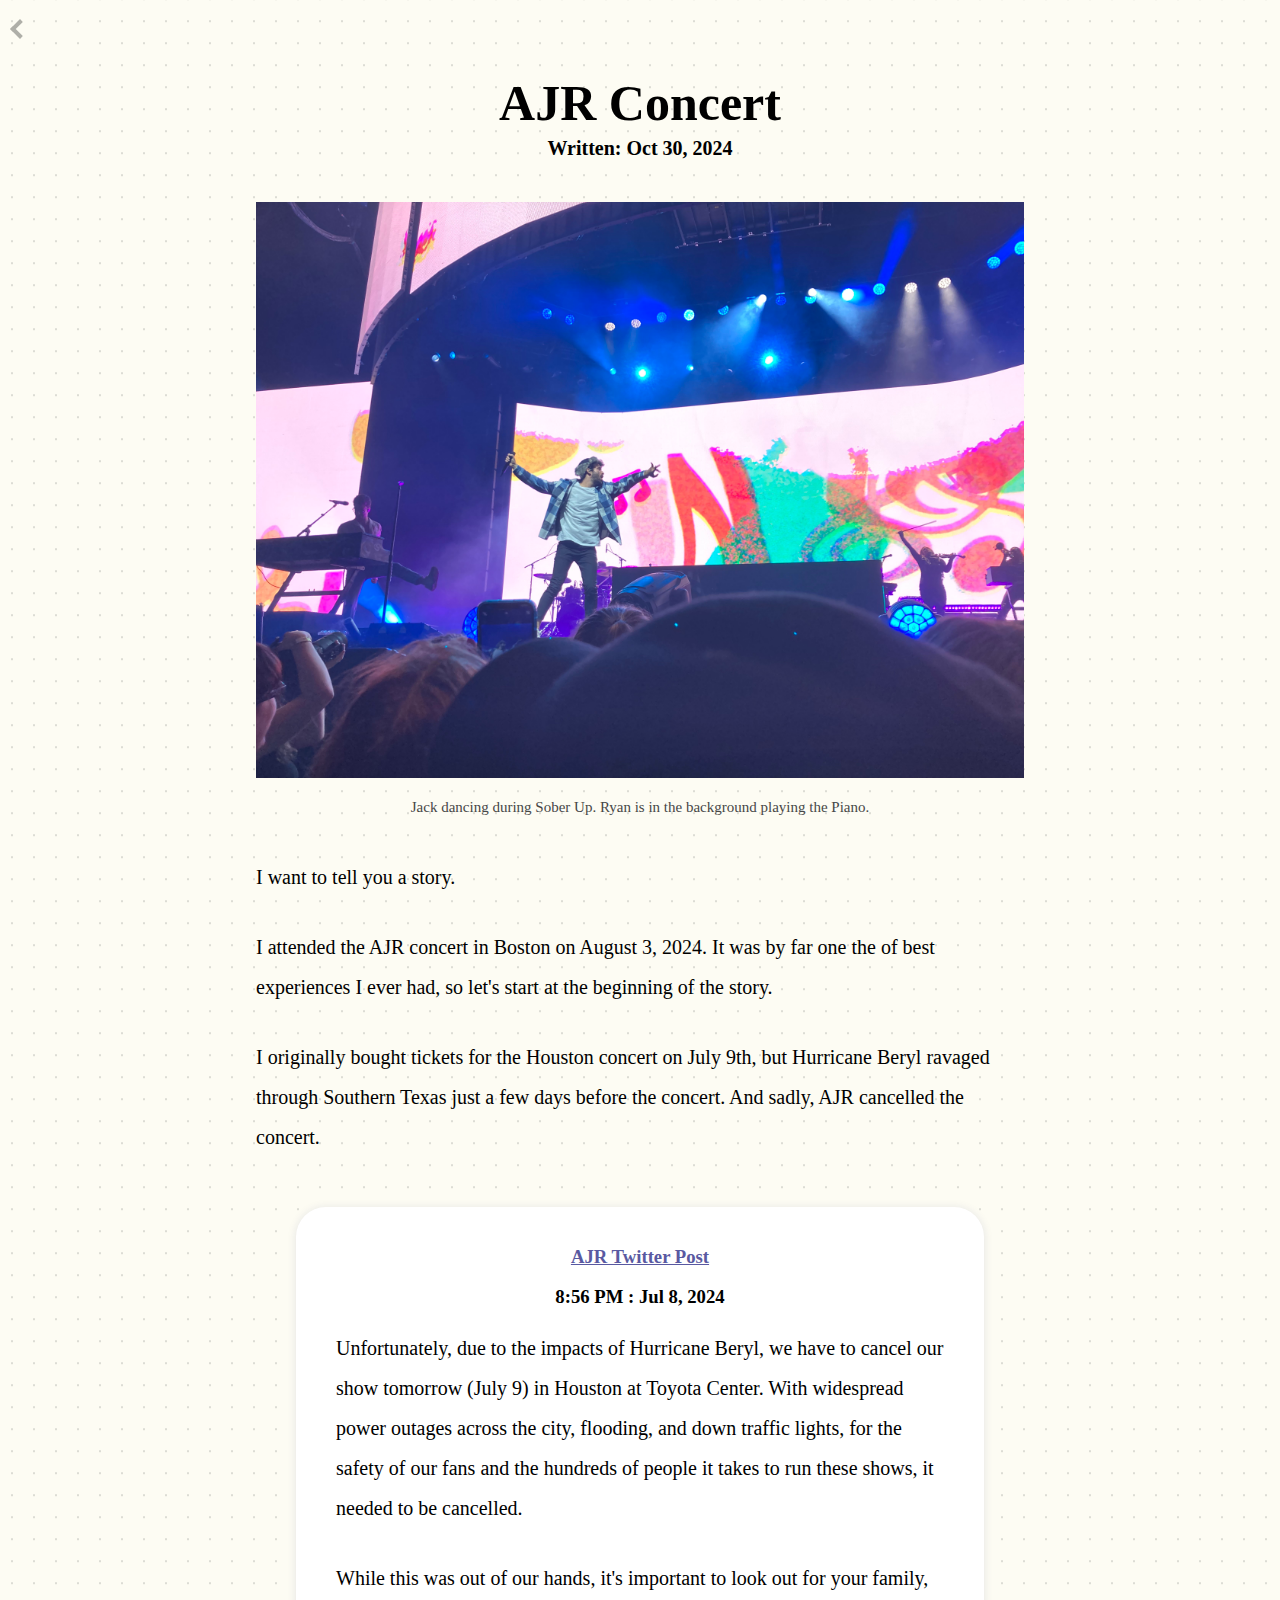
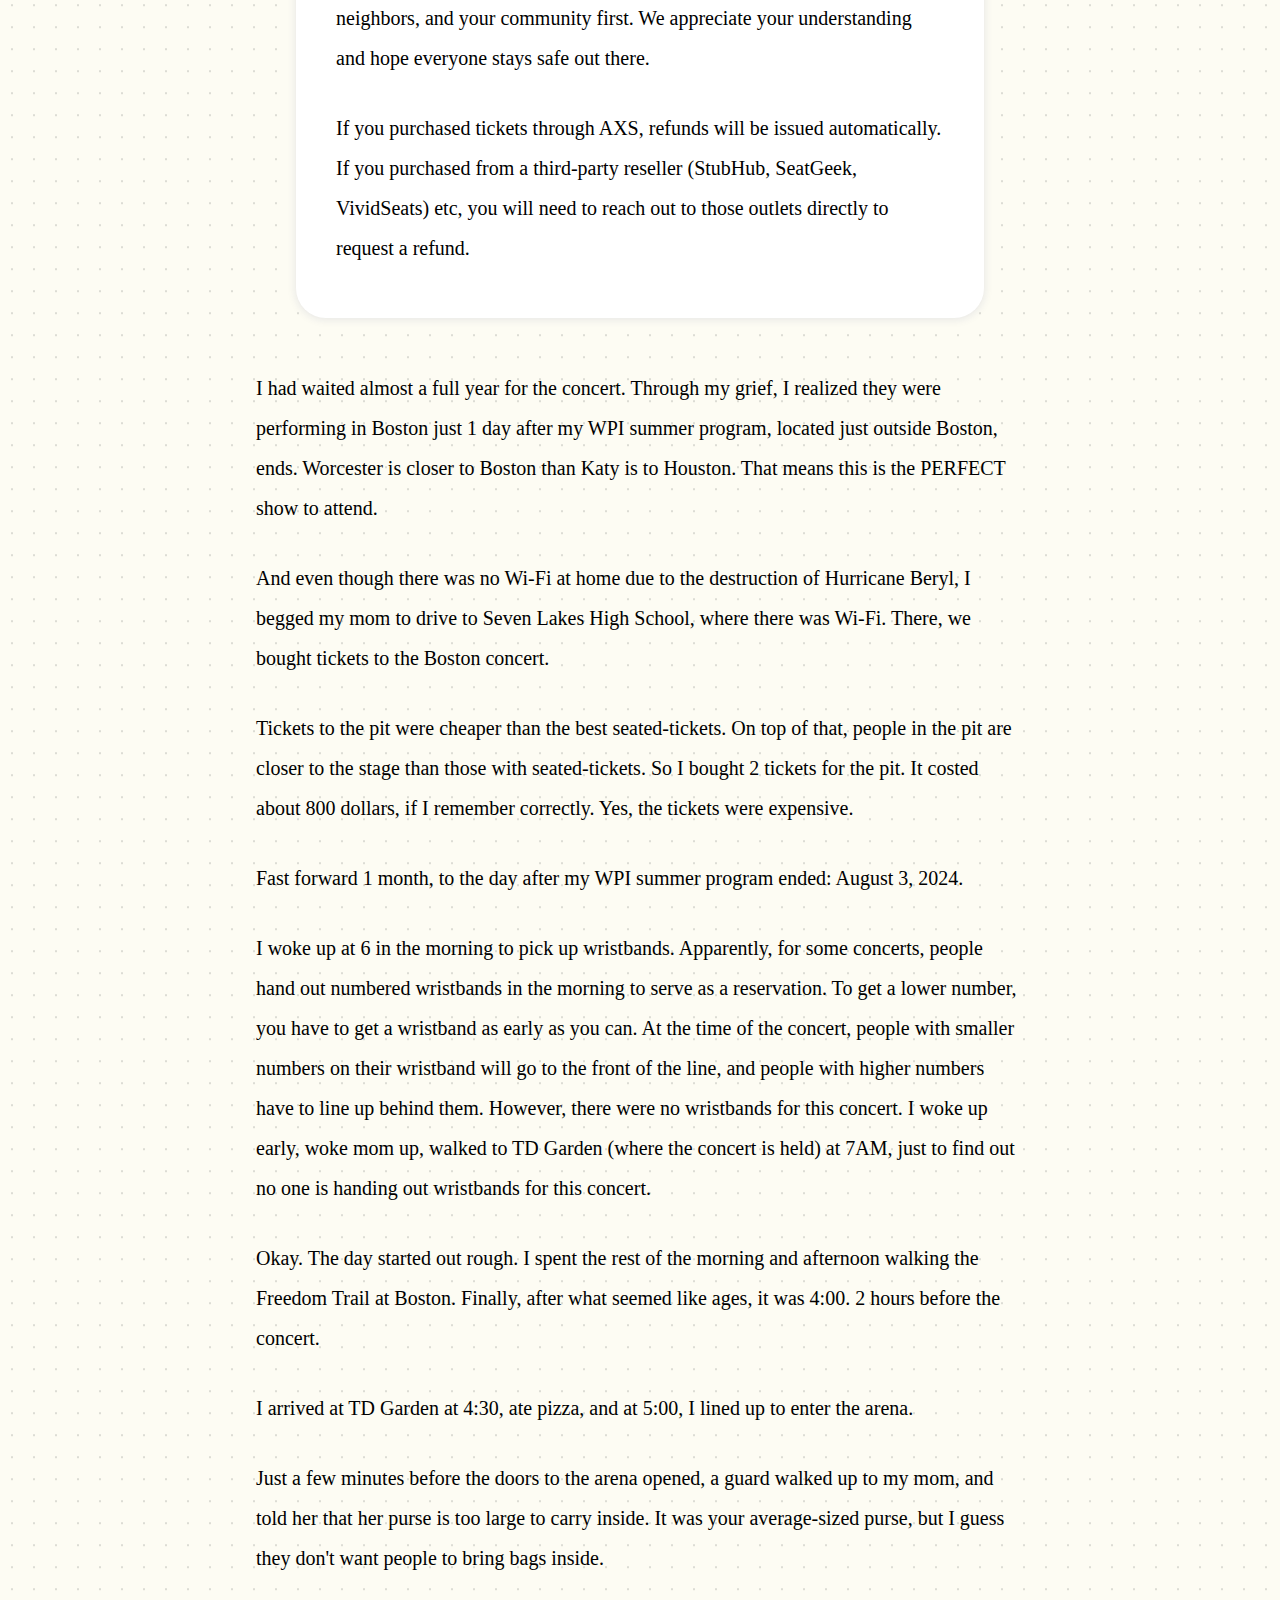
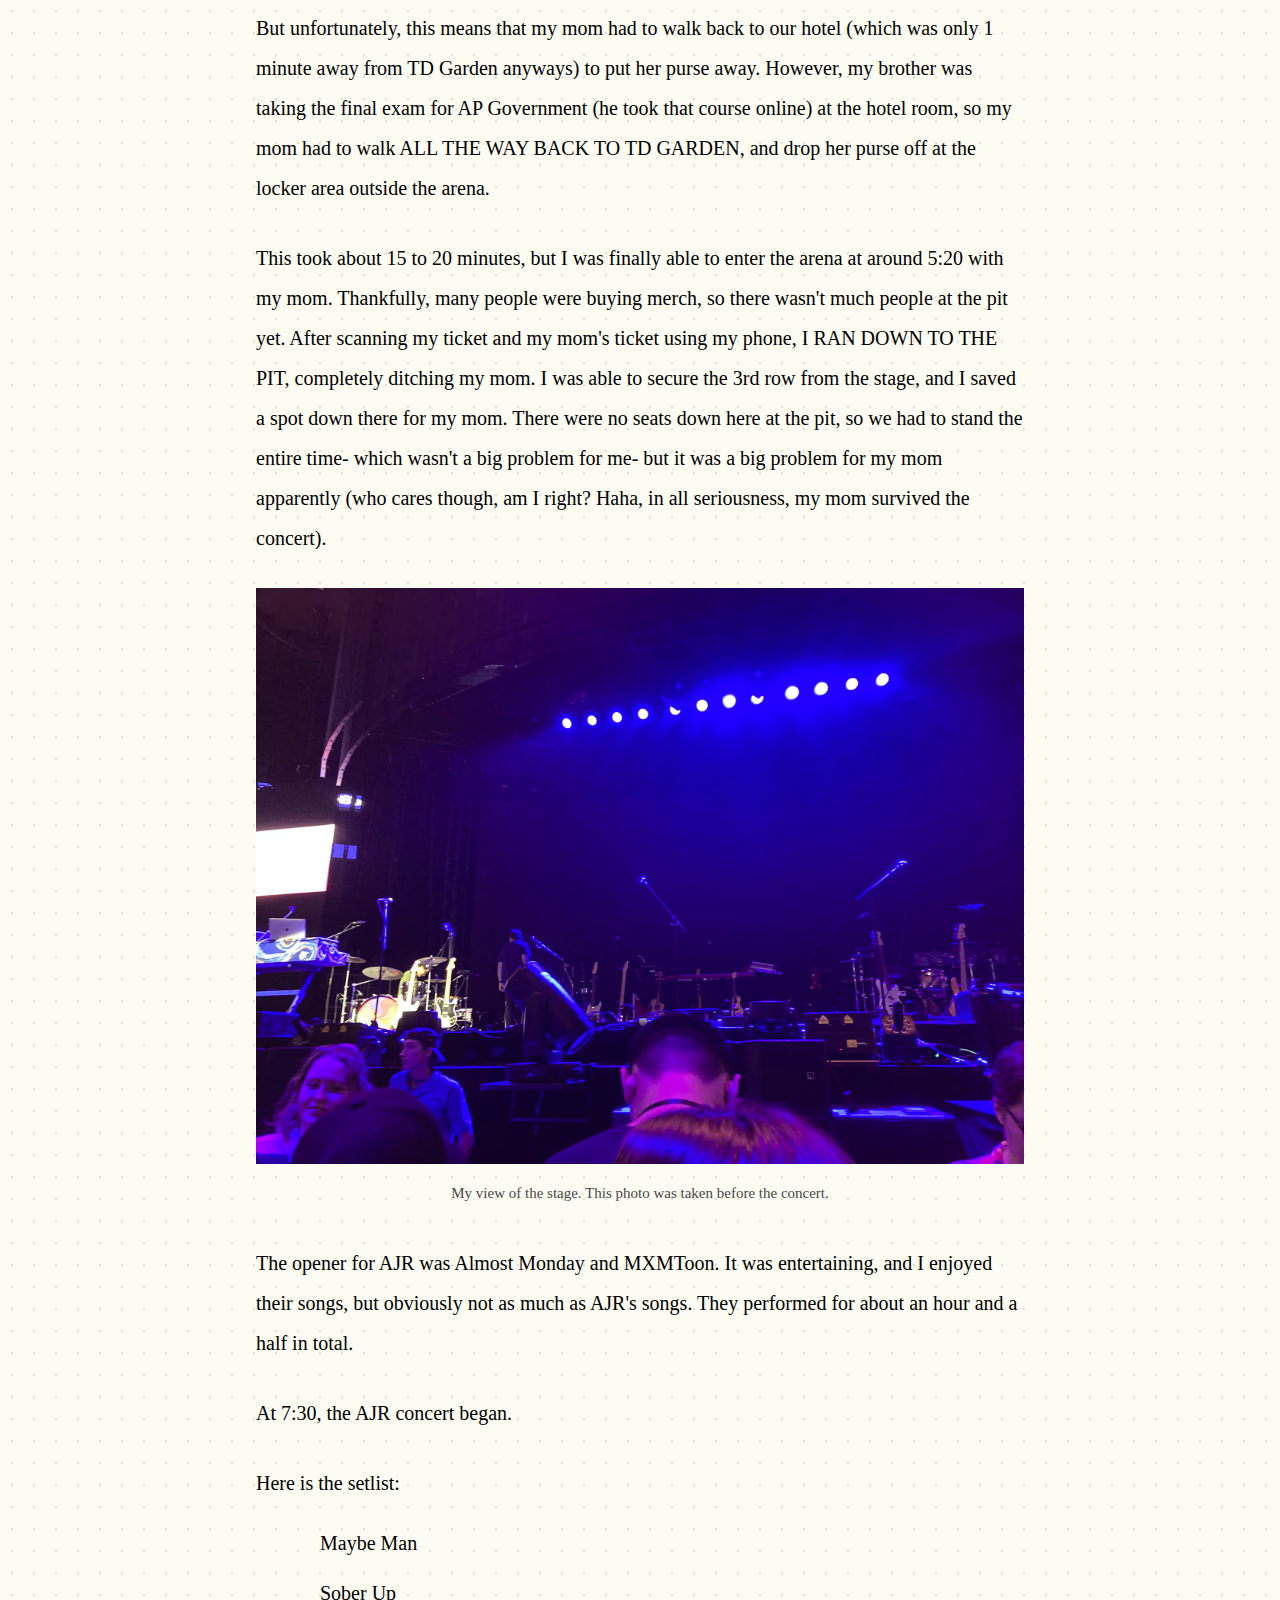
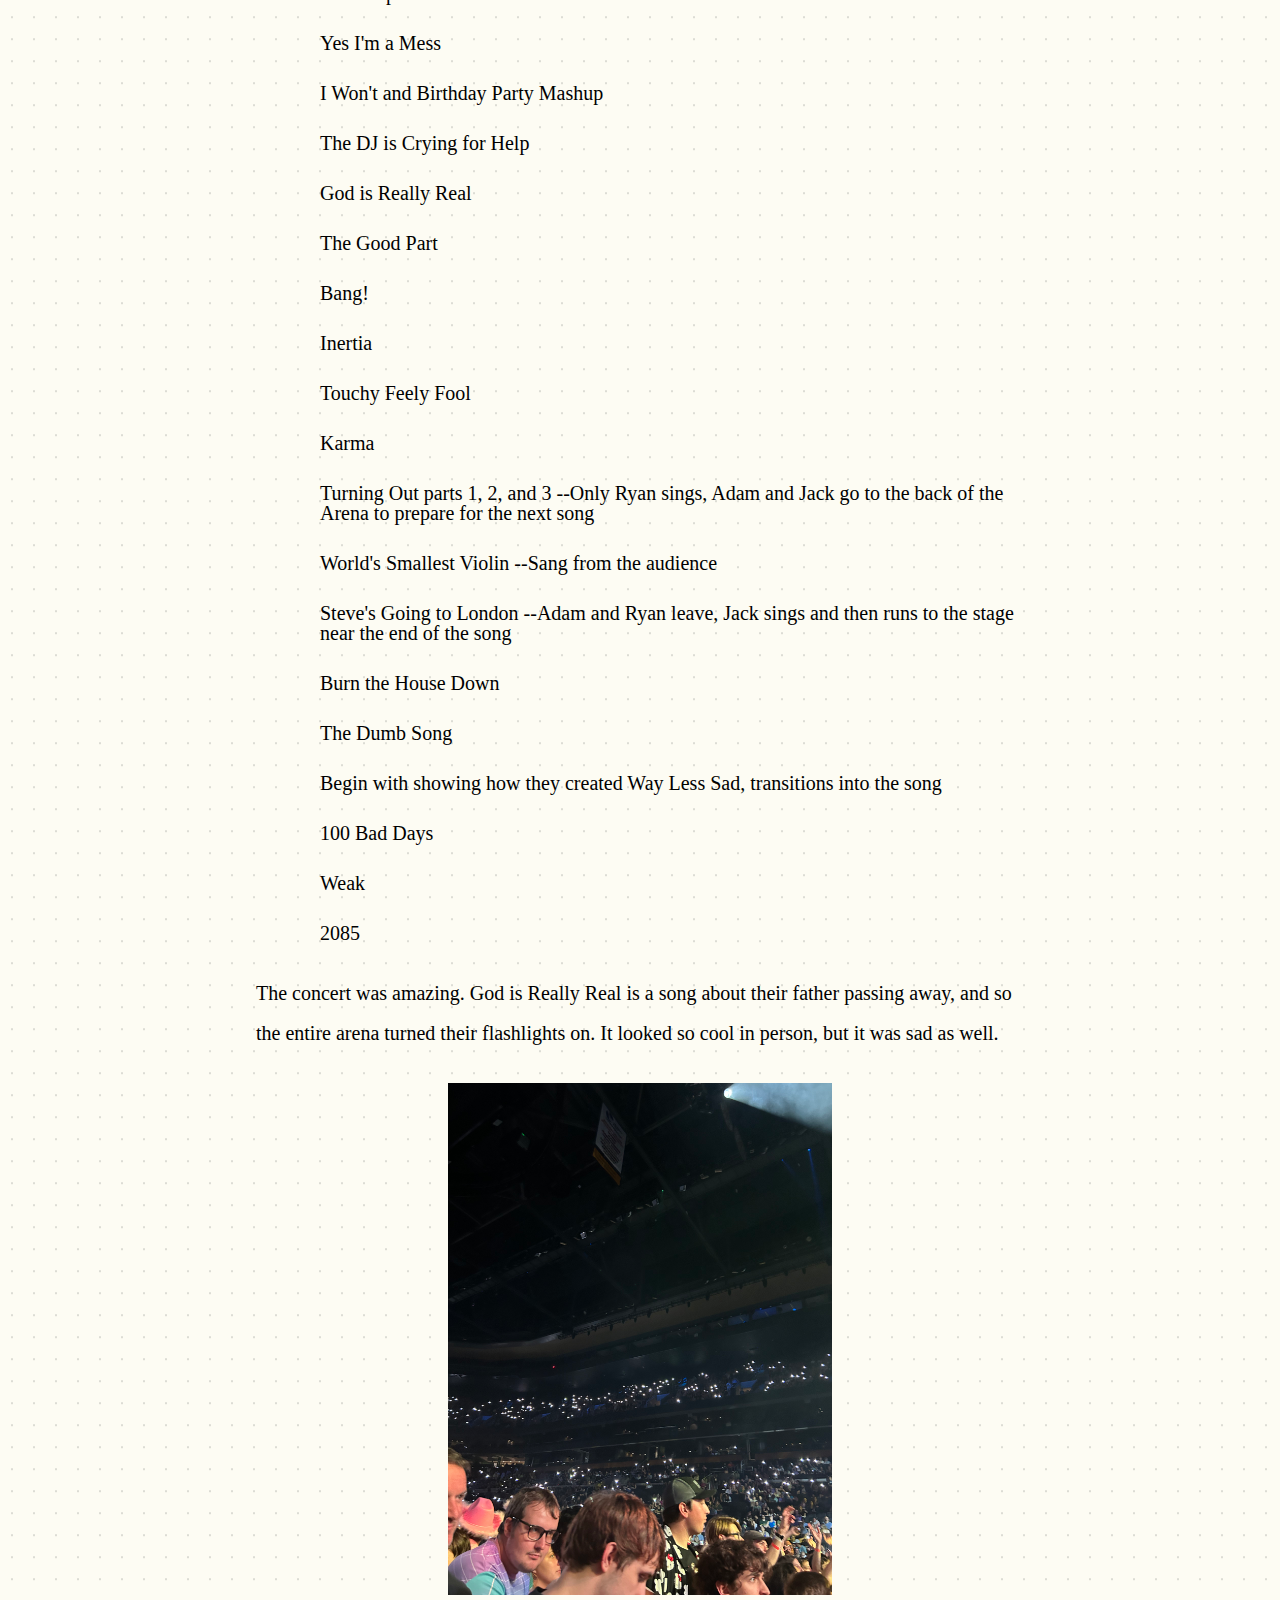
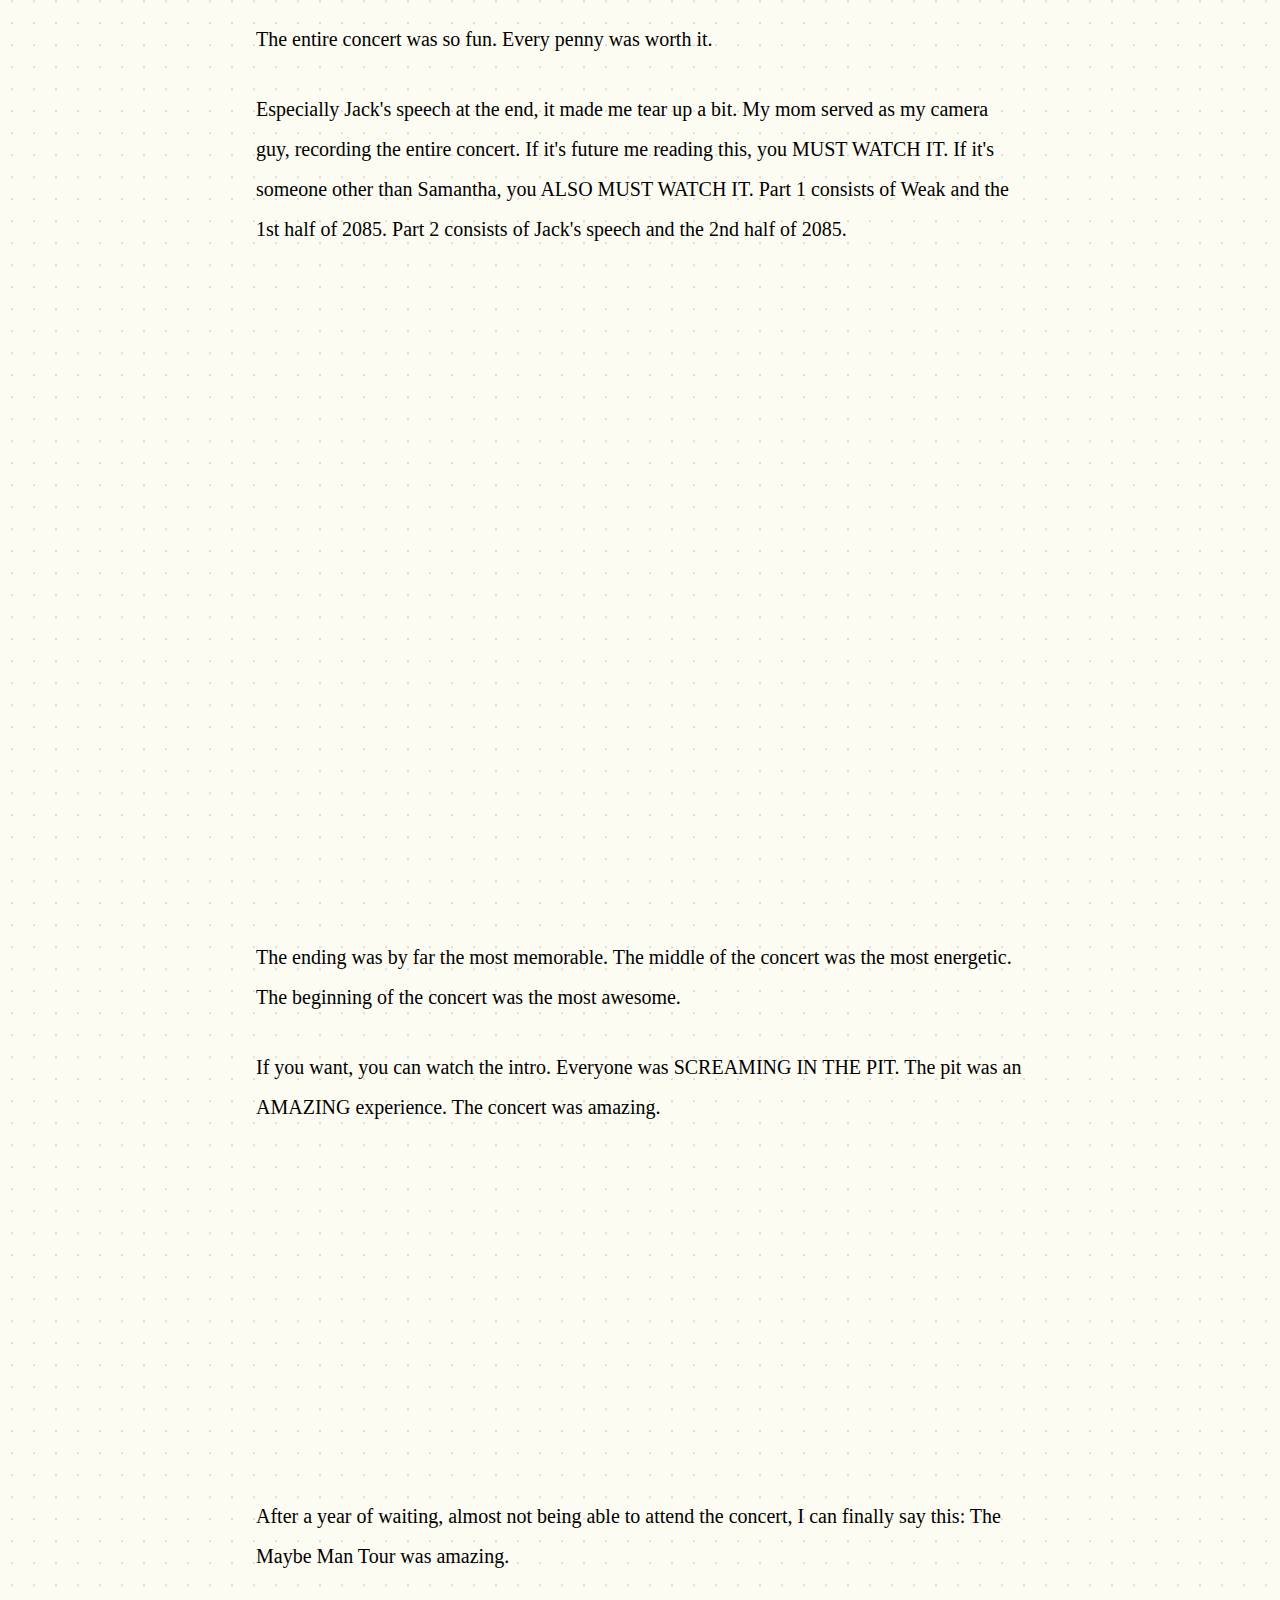
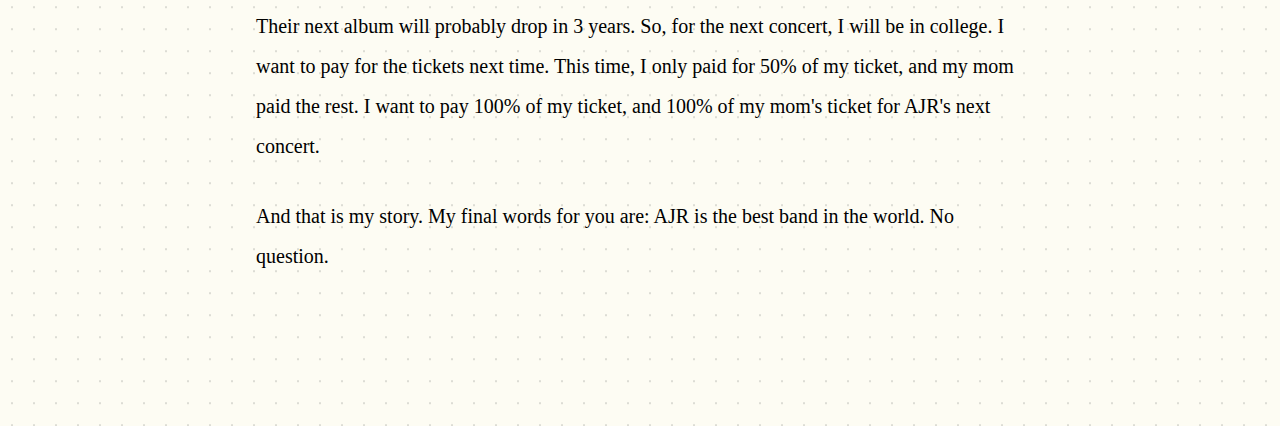
==== AJRConcert.html @ ba8eeed6 "push" ====
<!DOCTYPE html>
<html lang="en">
<head>
    <meta charset="UTF-8">
    <meta name="viewport" content="width=device-width, initial-scale=1.0">
    <title>AJR Concert</title>
    <link rel="stylesheet" href="style.css">
</head>
<body>
    
    <div class="title">
        <a href="main.html" class="backArrow"></a>
        <h1 class="articleTitle">AJR Concert</h1>
        <h3 class="articleDate">Written: Oct 30, 2024</h3>
    </div>
    <div class="content">
        <img src="/assets/AJR Concert.jpeg">
        <p class="caption">Jack dancing during Sober Up. Ryan is in the background playing the Piano.</p>

        <p>I want to tell you a story.</p>
        <p>I attended the AJR concert in Boston on August 3, 2024. It was by far one the of best experiences I ever had, so let's start at the beginning of the story.</p>
        <p>I originally bought tickets for the Houston concert on July 9th, but Hurricane Beryl ravaged through Southern Texas just a few days before the concert. And sadly, AJR cancelled the concert.</p>
        <blockquote>
            <h3><a class="formatA" href="https://x.com/AJRBrothers/status/1810493171803328972">AJR Twitter Post</a> </h3>
            <h3>8:56 PM : Jul 8, 2024</h3>
            <p>Unfortunately, due to the impacts of Hurricane Beryl, we have to cancel our show tomorrow (July 9) in Houston at Toyota Center. With widespread power outages across the city, flooding, and down traffic lights, for the safety of our fans and the hundreds of people it takes to run these shows, it needed to be cancelled.</p>

            <p>While this was out of our hands, it's important to look out for your family, neighbors, and your community first. We appreciate your understanding and hope everyone stays safe out there.</p>
            
            <p>If you purchased tickets through AXS, refunds will be issued automatically. If you purchased from a third-party reseller (StubHub, SeatGeek, VividSeats) etc, you will need to reach out to those outlets directly to request a refund.</p>
        </blockquote>
        <p>I had waited almost a full year for the concert. Through my grief, I realized they were performing in Boston just 1 day after my WPI summer program, located just outside Boston, ends. Worcester is closer to Boston than Katy is to Houston. That means this is the PERFECT show to attend.</p>
        <p>And even though there was no Wi-Fi at home due to the destruction of Hurricane Beryl, I begged my mom to drive to Seven Lakes High School, where there was Wi-Fi. There, we bought tickets to the Boston concert.</p>
        <p>Tickets to the pit were cheaper than the best seated-tickets. On top of that, people in the pit are closer to the stage than those with seated-tickets. So I bought 2 tickets for the pit. It costed about 800 dollars, if I remember correctly. Yes, the tickets were expensive.</p>
        <p>Fast forward 1 month, to the day after my WPI summer program ended: August 3, 2024.</p>
        <p>I woke up at 6 in the morning to pick up wristbands. Apparently, for some concerts, people hand out numbered wristbands in the morning to serve as a reservation. To get a lower number, you have to get a wristband as early as you can. At the time of the concert, people with smaller numbers on their wristband will go to the front of the line, and people with higher numbers have to line up behind them. However, there were no wristbands for this concert. I woke up early, woke mom up, walked to TD Garden (where the concert is held) at 7AM, just to find out no one is handing out wristbands for this concert.</p>
        <p>Okay. The day started out rough. I spent the rest of the morning and afternoon walking the Freedom Trail at Boston. Finally, after what seemed like ages, it was 4:00. 2 hours before the concert.</p>
        <p>I arrived at TD Garden at 4:30, ate pizza, and at 5:00, I lined up to enter the arena.</p>
        <p>Just a few minutes before the doors to the arena opened, a guard walked up to my mom, and told her that her purse is too large to carry inside. It was your average-sized purse, but I guess they don't want people to bring bags inside.</p>
        <p> But unfortunately, this means that my mom had to walk back to our hotel (which was only 1 minute away from TD Garden anyways) to put her purse away. However, my brother was taking the final exam for AP Government (he took that course online) at the hotel room, so my mom had to walk ALL THE WAY BACK TO TD GARDEN, and drop her purse off at the locker area outside the arena.</p>
        <p>This took about 15 to 20 minutes, but I was finally able to enter the arena at around 5:20 with my mom. Thankfully, many people were buying merch, so there wasn't much people at the pit yet. After scanning my ticket and my mom's ticket using my phone, I RAN DOWN TO THE PIT, completely ditching my mom. I was able to secure the 3rd row from the stage, and I saved a spot down there for my mom. There were no seats down here at the pit, so we had to stand the entire time- which wasn't a big problem for me- but it was a big problem for my mom apparently (who cares though, am I right? Haha, in all seriousness, my mom survived the concert).</p>
        <img src="assets/view of stage.jpeg">
        <p class="caption">My view of the stage. This photo was taken before the concert.</p>
        <p>The opener for AJR was Almost Monday and MXMToon. It was entertaining, and I enjoyed their songs, but obviously not as much as AJR's songs. They performed for about an hour and a half in total.</p>
        <p>At 7:30, the AJR concert began.</p>
        <p>Here is the setlist:</p>
        <div class="setList">
            <p>Maybe Man</p>
            <p>Sober Up</p>
            <p>Yes I'm a Mess</p>
            <p>I Won't and Birthday Party Mashup</p>
            <p>The DJ is Crying for Help</p>
            <p>God is Really Real</p>
            <p>The Good Part</p>
            <p>Bang!</p>
            <p>Inertia</p>
            <p>Touchy Feely Fool</p>
            <p>Karma</p>
            <p>Turning Out parts 1, 2, and 3 --Only Ryan sings, Adam and Jack go to the back of the Arena to prepare for the next song</p>
            <p>World's Smallest Violin --Sang from the audience</p>
            <p>Steve's Going to London --Adam and Ryan leave, Jack sings and then runs to the stage near the end of the song</p>
            <p>Burn the House Down</p>
            <p>The Dumb Song</p>
            <p>Begin with showing how they created Way Less Sad, transitions into the song</p>
            <p>100 Bad Days</p>
            <p>Weak</p>
            <p>2085</p>
        </div>
        <p>The concert was amazing. God is Really Real is a song about their father passing away, and so the entire arena turned their flashlights on. It looked so cool in person, but it was sad as well.</p>
        <img class="verticalImage" src="/assets/during GIRR.jpeg">
        <p>The entire concert was so fun. Every penny was worth it.</p>
        <p>Especially Jack's speech at the end, it made me tear up a bit. My mom served as my camera guy, recording the entire concert. If it's future me reading this, you MUST WATCH IT. If it's someone other than Samantha, you ALSO MUST WATCH IT. Part 1 consists of Weak and the 1st half of 2085. Part 2 consists of Jack's speech and the 2nd half of 2085.</p>
        <iframe width="560" height="315" src="https://www.youtube.com/embed/87r-FqhFwrQ?si=fCu51-R0GJkiys1V" title="YouTube video player" frameborder="0" allow="accelerometer; autoplay; clipboard-write; encrypted-media; gyroscope; picture-in-picture; web-share" referrerpolicy="strict-origin-when-cross-origin" allowfullscreen></iframe>
        <iframe width="560" height="315" src="https://www.youtube.com/embed/zZiLwSbW13Q?si=7ZpBk5TbhCr7kvht" title="YouTube video player" frameborder="0" allow="accelerometer; autoplay; clipboard-write; encrypted-media; gyroscope; picture-in-picture; web-share" referrerpolicy="strict-origin-when-cross-origin" allowfullscreen></iframe>
        <p>The ending was by far the most memorable. The middle of the concert was the most energetic. The beginning of the concert was the most awesome.</p>
        <p>If you want, you can watch the intro. Everyone was SCREAMING IN THE PIT. The pit was an AMAZING experience. The concert was amazing.</p>
        <iframe width="560" height="315" src="https://www.youtube.com/embed/Dul51tBZunM?si=IKNnzQttHbh1kmV4" title="YouTube video player" frameborder="0" allow="accelerometer; autoplay; clipboard-write; encrypted-media; gyroscope; picture-in-picture; web-share" referrerpolicy="strict-origin-when-cross-origin" allowfullscreen></iframe>
        <p>After a year of waiting, almost not being able to attend the concert, I can finally say this: The Maybe Man Tour was amazing.</p>
        <p>Their next album will probably drop in 3 years. So, for the next concert, I will be in college. I want to pay for the tickets next time. This time, I only paid for 50% of my ticket, and my mom paid the rest. I want to pay 100% of my ticket, and 100% of my mom's ticket for AJR's next concert.</p>
        <p>And that is my story. My final words for you are: AJR is the best band in the world. No question.</p>
    </div>
</body>
</html>
---- style.css ----
:root{
    --numOfCards:4;
}

html{
    overflow-x:hidden;
}
body{
    margin: 0;
    padding-top: 22px;
    padding-bottom: 120px;
    background-color: #FAF9F6;
    overflow-x:hidden;

    --dot-bg: #fdfcf3;
    --dot-color: #dcdcd4;
    --dot-size: 1.5px;
    --dot-space: 22px;
	background:
		linear-gradient(90deg, var(--dot-bg) calc(var(--dot-space) - var(--dot-size)), transparent 1%) center / var(--dot-space) var(--dot-space),
		linear-gradient(var(--dot-bg) calc(var(--dot-space) - var(--dot-size)), transparent 1%) center / var(--dot-space) var(--dot-space),
		var(--dot-color);

}
a{
    all: unset;
}
.formatA{
    color: rgb(89, 89, 161);
    text-decoration: underline;
}
.formatA:hover{
    color: rgb(123, 123, 226);
}


.title{
    width: 100%;
    height: 20vh;
}

.title h1, h3{
    position: relative;
    width: 100%;
    text-align: center;
}

.cardGrid{
    width: 100vw;
    height: fit-content;
    position: relative;

    display: grid;
    grid-template-columns: 28em 28em 28em;
    grid-template-rows: repeat(round(up, calc(var(--numOfCards)/3), 1), 15em);
    padding: 5vw;
    gap: 5vw;
}

@media screen and (max-width: 1600px){
    .cardGrid{
        grid-template-columns: 28em 28em;
        grid-template-rows: repeat(round(up, calc(var(--numOfCards)/2), 1), 15em);
    }
}
@media screen and (max-width: 950px){
    .cardGrid{
        grid-template-columns: 28em;
        grid-template-rows: repeat(var(--numOfCards), 15em);
    }
}
.card{
    background-size: cover;
    background-color: white;
    background-position-y: -30px;
    box-shadow: 0px 1px 10px rgb(134, 134, 134);
    padding: 20px;
    text-align: center;
    position: relative;
    transition: 500ms;
}
.card:hover{
    cursor: pointer;
    transform: scale(1.05);
}

.AJRConcert{
    background-image: linear-gradient(rgba(195, 195, 195, 0.5), rgba(195, 195, 195, 0.5)), 
                        url("/assets/AJR Concert.jpeg");
    background-position-y: -30px;
}
.left{
    rotate: 2deg;
}
.right{
    rotate: -2deg;
}

.articleTitle{
    font-size: 50px;
    margin-bottom: 0px;
}
.articleDate{
    font-size: 20px;
    margin-top: 5px;
}
.content{
    padding-left: 20vw;
    padding-right: 20vw;
}
.content p{
    word-wrap: break-word;
    line-height: 40px;
    margin-bottom: 30px;
    font-size: 20px;
}
.content img{
    width: 60vw;
}
.content .verticalImage{
    width: 30vw;
    left: 50%;
    position: relative;
    transform: translate(-50%, 0);
}
.content .caption{
    text-align: center;
    color: rgb(71, 71, 71);
    margin-top: 5px;
    font-size: 15px;
}
.setList{
    padding-left: 5vw;
}
.setList p{
    line-height: 20px;
}
.backArrow{
    border: solid #afafa8;
    border-width: 0 4px 4px 0;
    display: inline-block;
    padding: 5px;
    transform: rotate(135deg);
    -webkit-transform: rotate(135deg);

    position: relative;
    left: 1vw;
    top: 0;
}
.backArrow:hover{
    border: solid black;
    border-width: 0 4px 4px 0;
    display: inline-block;
    padding: 4px;
    transform: rotate(135deg);
    -webkit-transform: rotate(135deg);

    position: relative;
    left: 1vw;
}
blockquote{
    background-color: white;
    padding-left: 40px;
    padding-right: 40px;
    padding-top: 20px;
    padding-bottom: 20px;
    border-radius: 30px;

    box-shadow: 0px 1px 10px rgb(227, 227, 227);
    margin-top: 50px;
    margin-bottom: 50px;
}
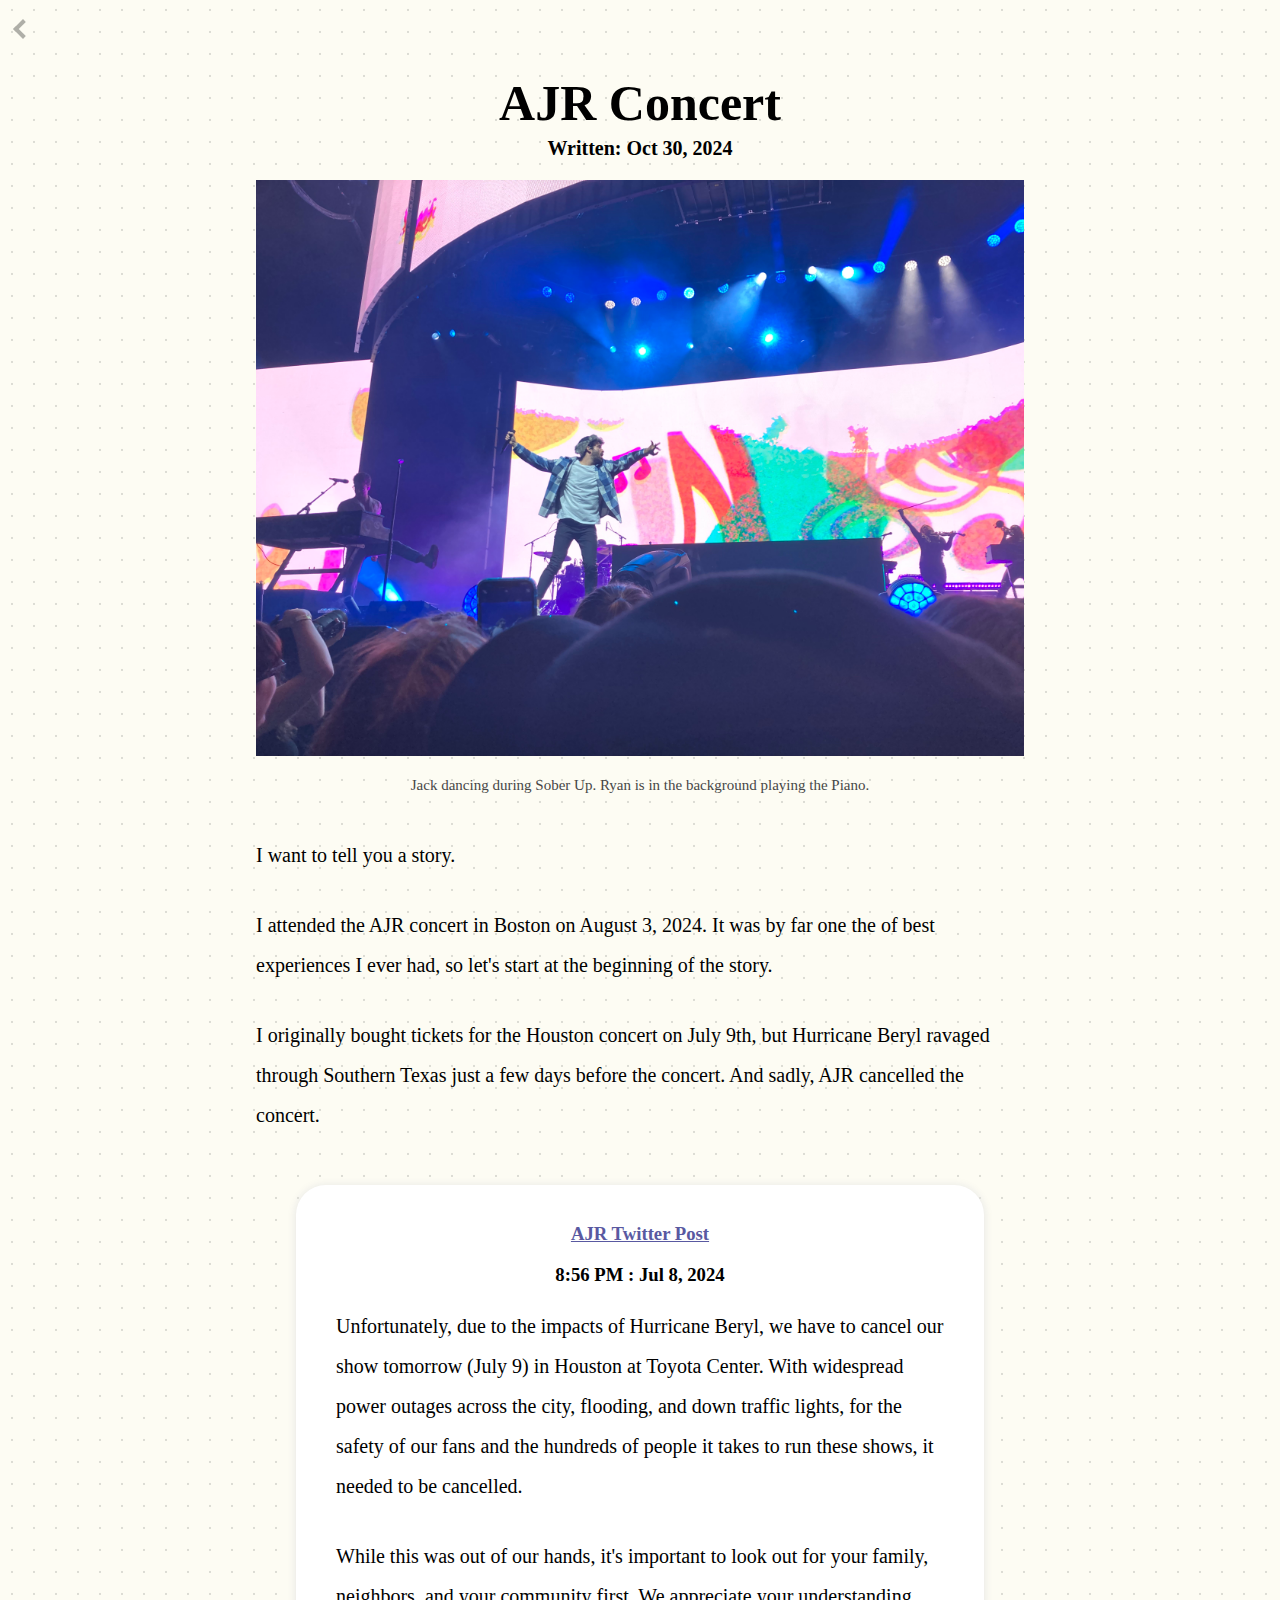
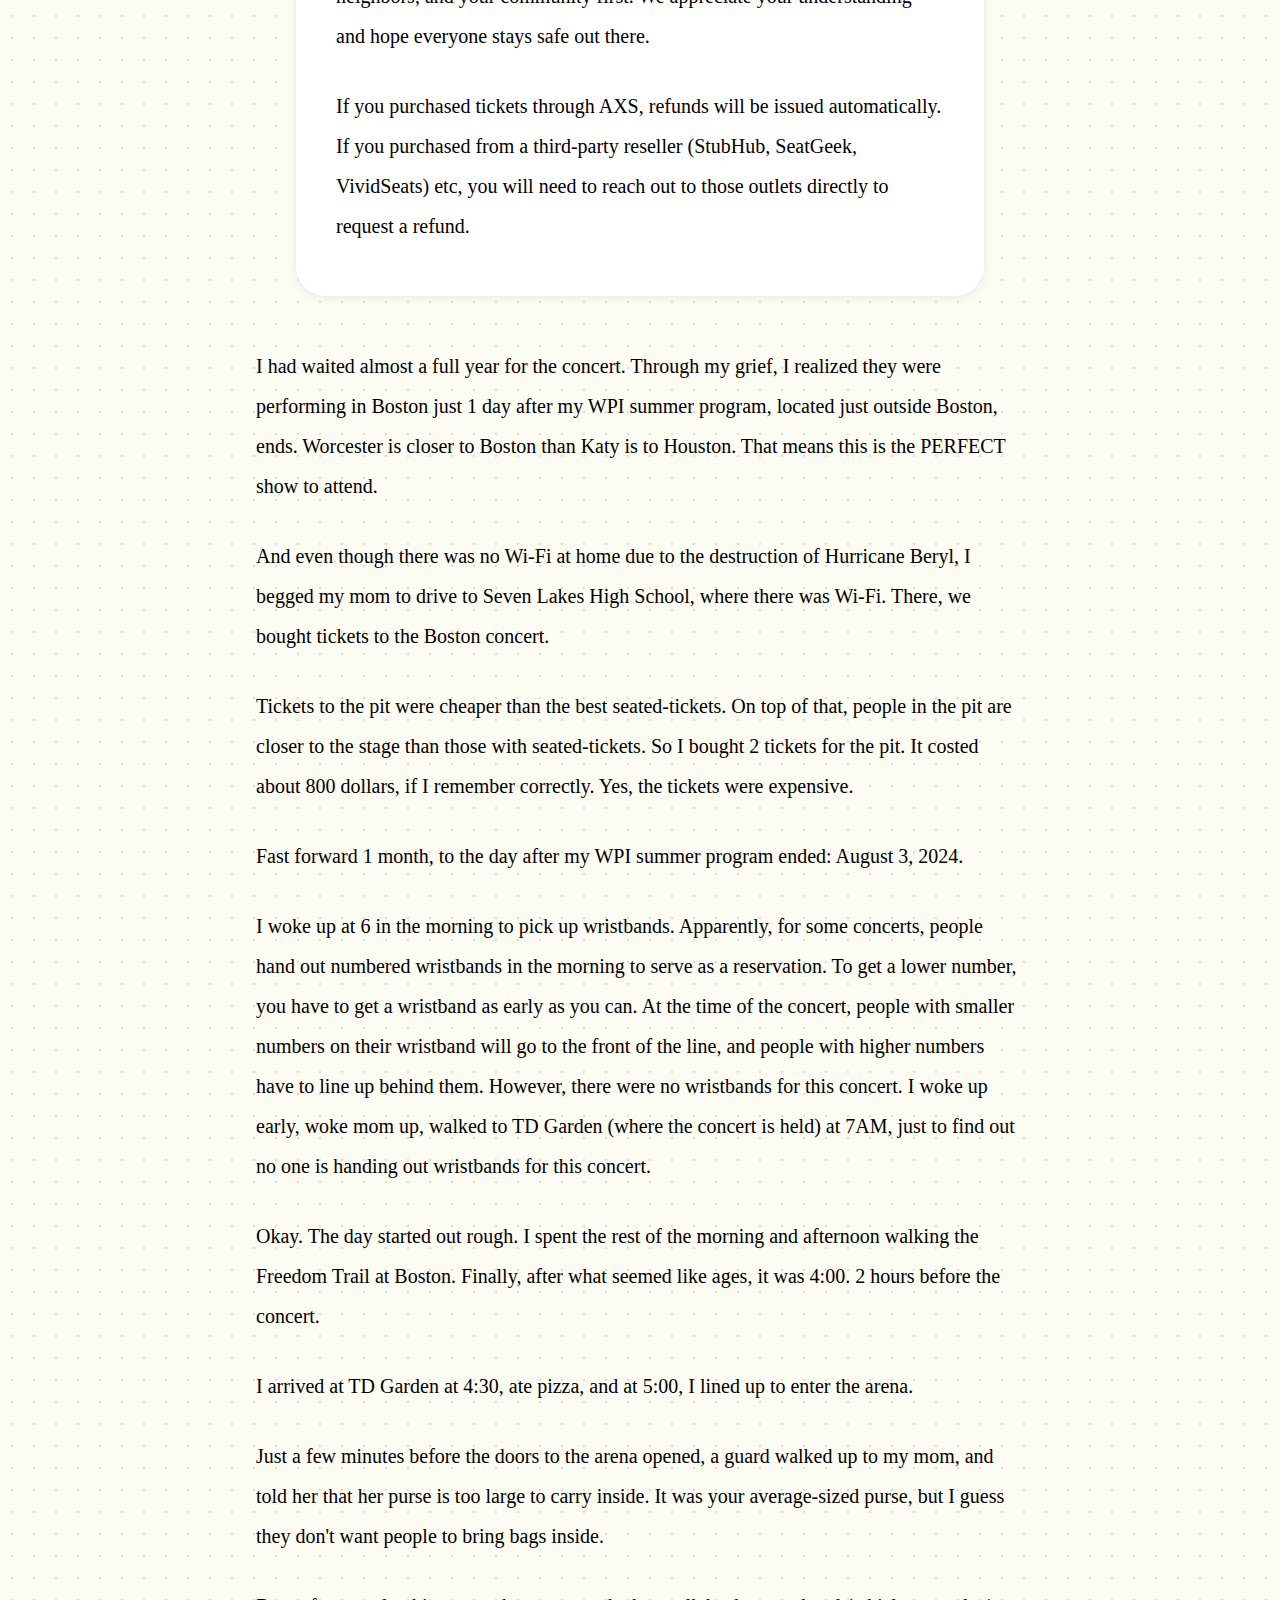
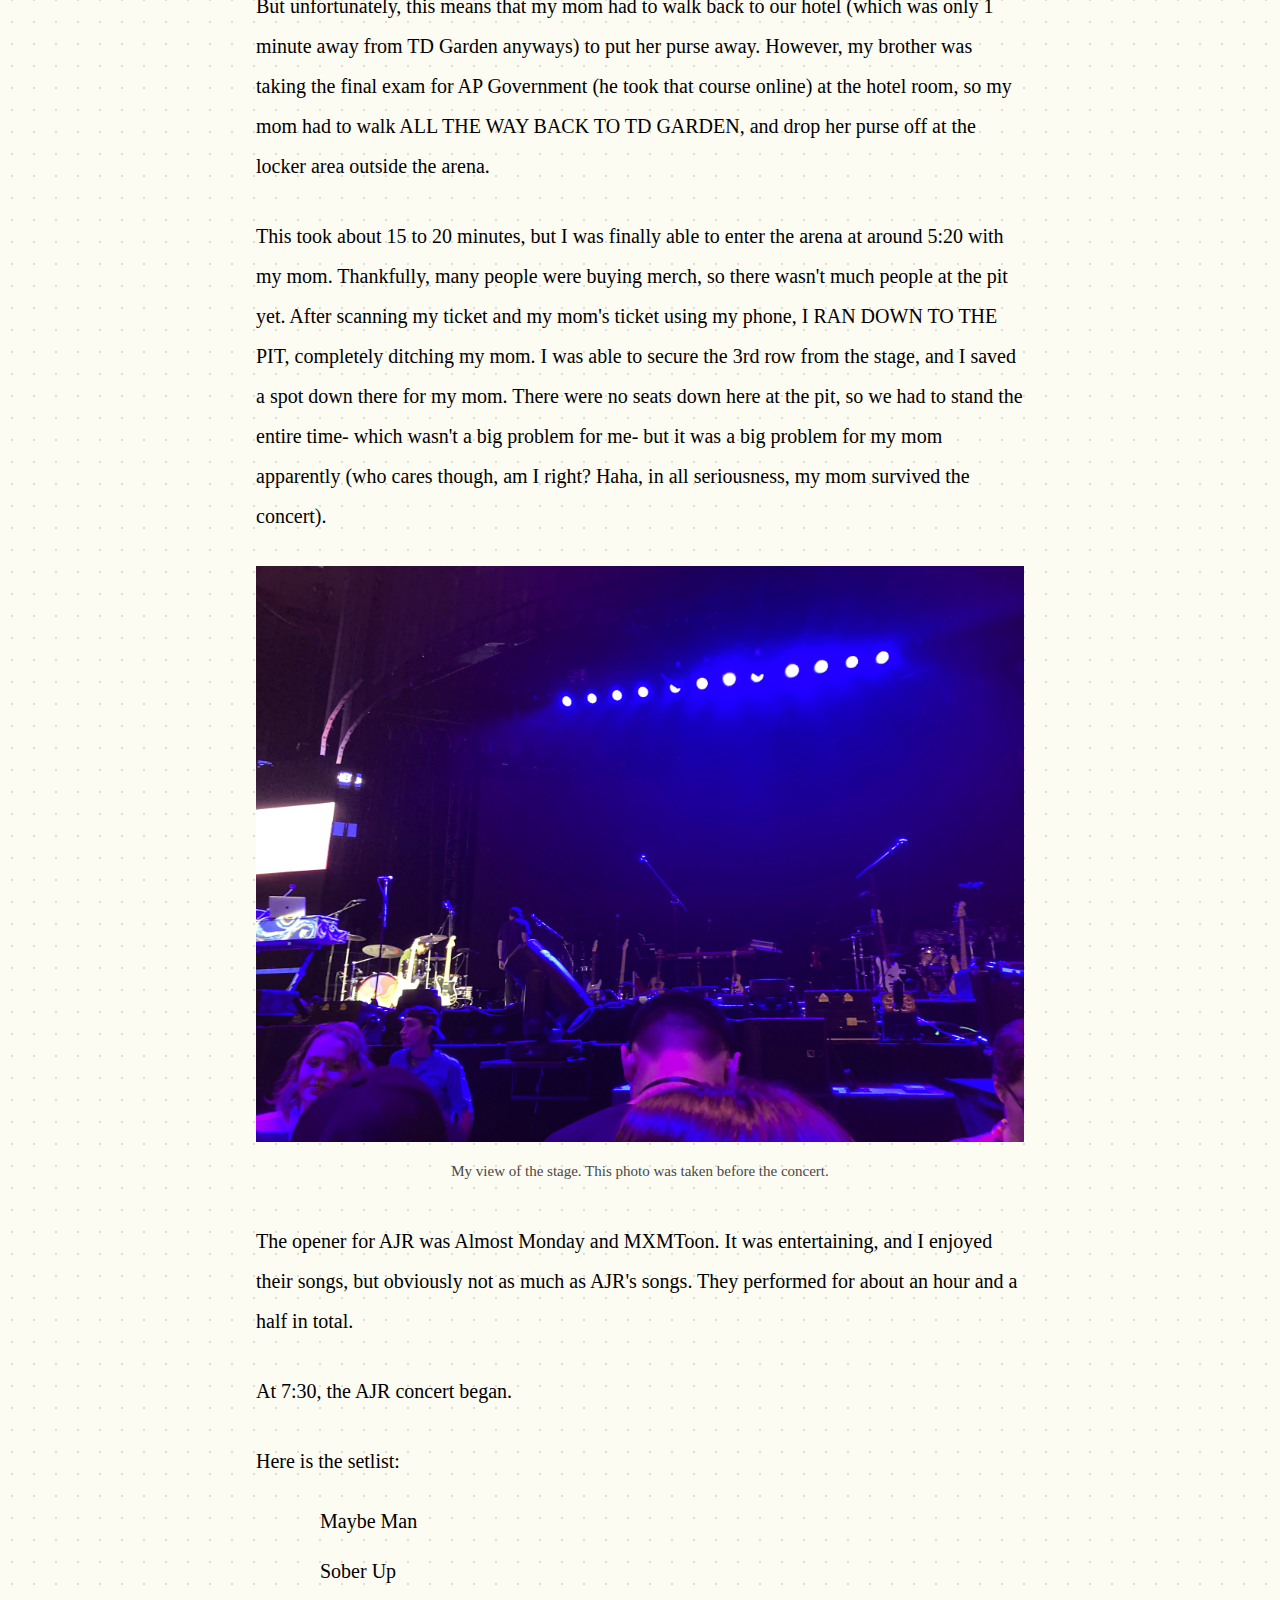
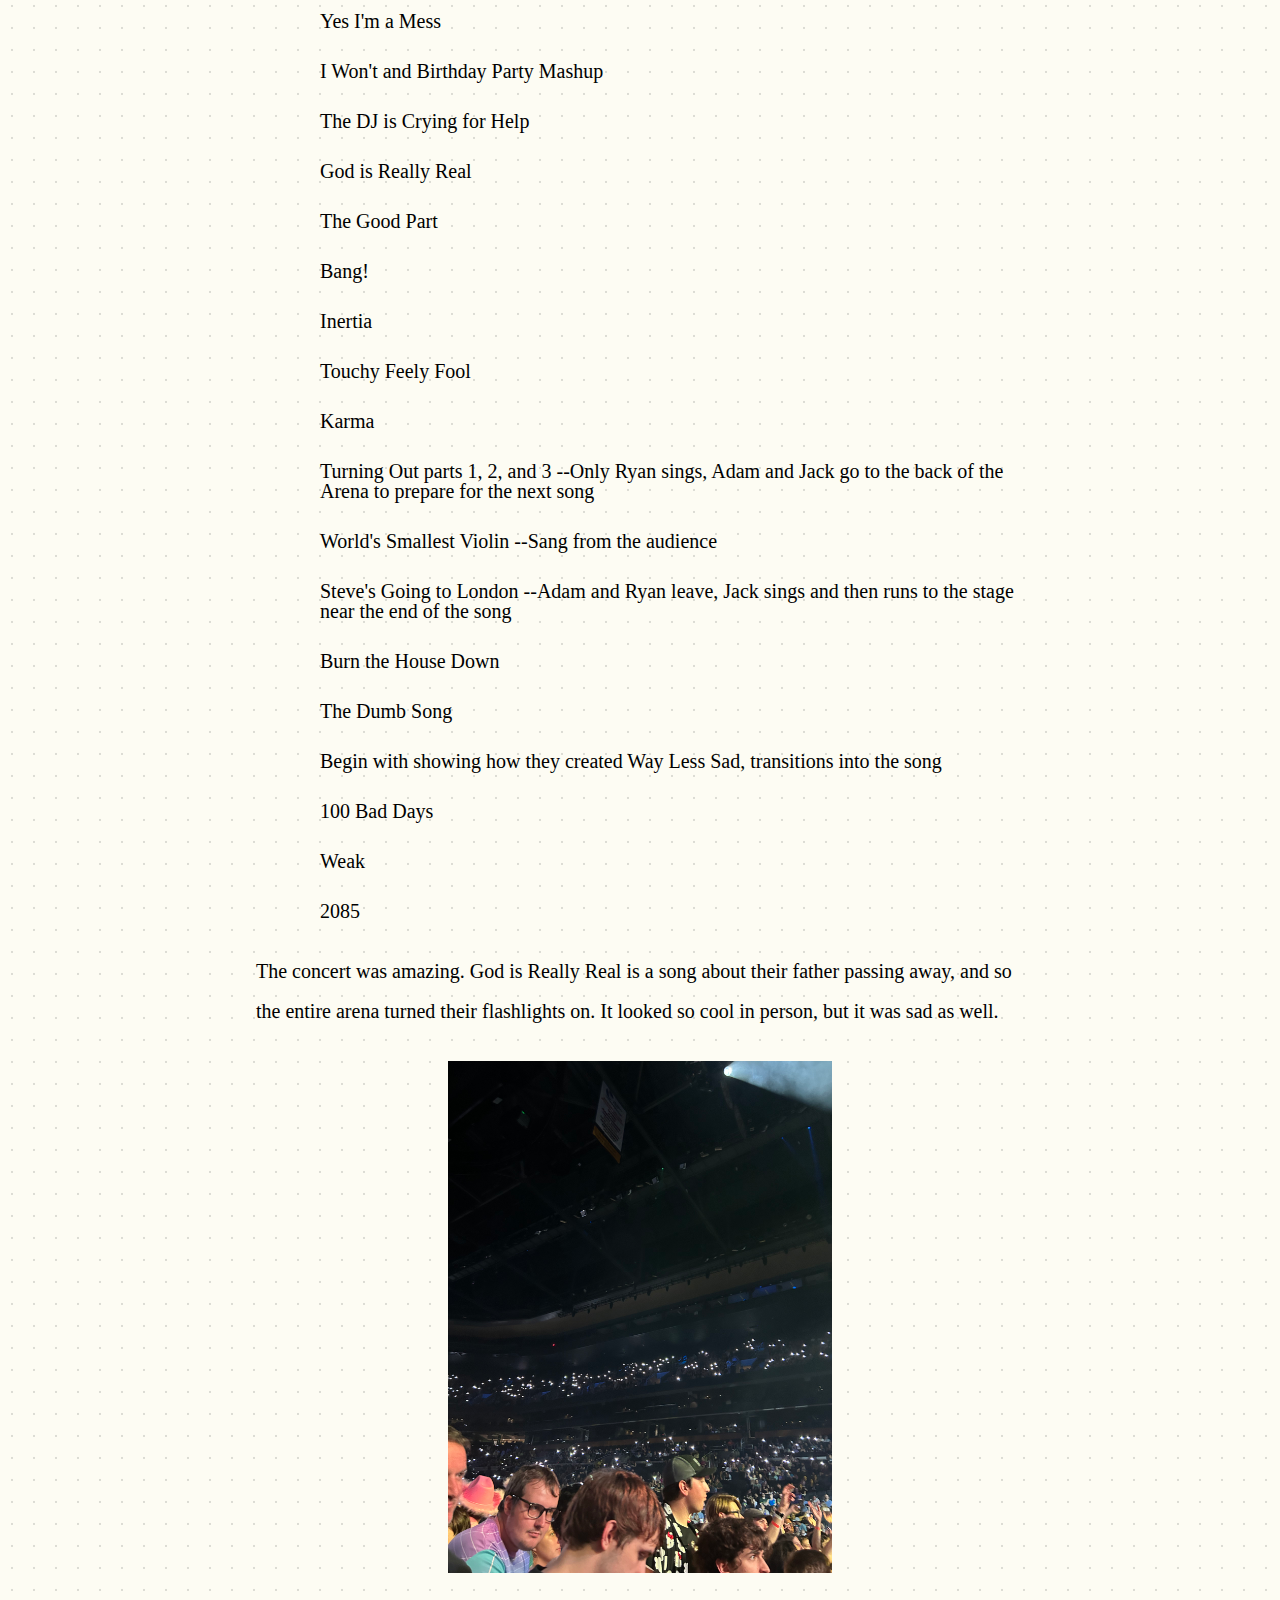
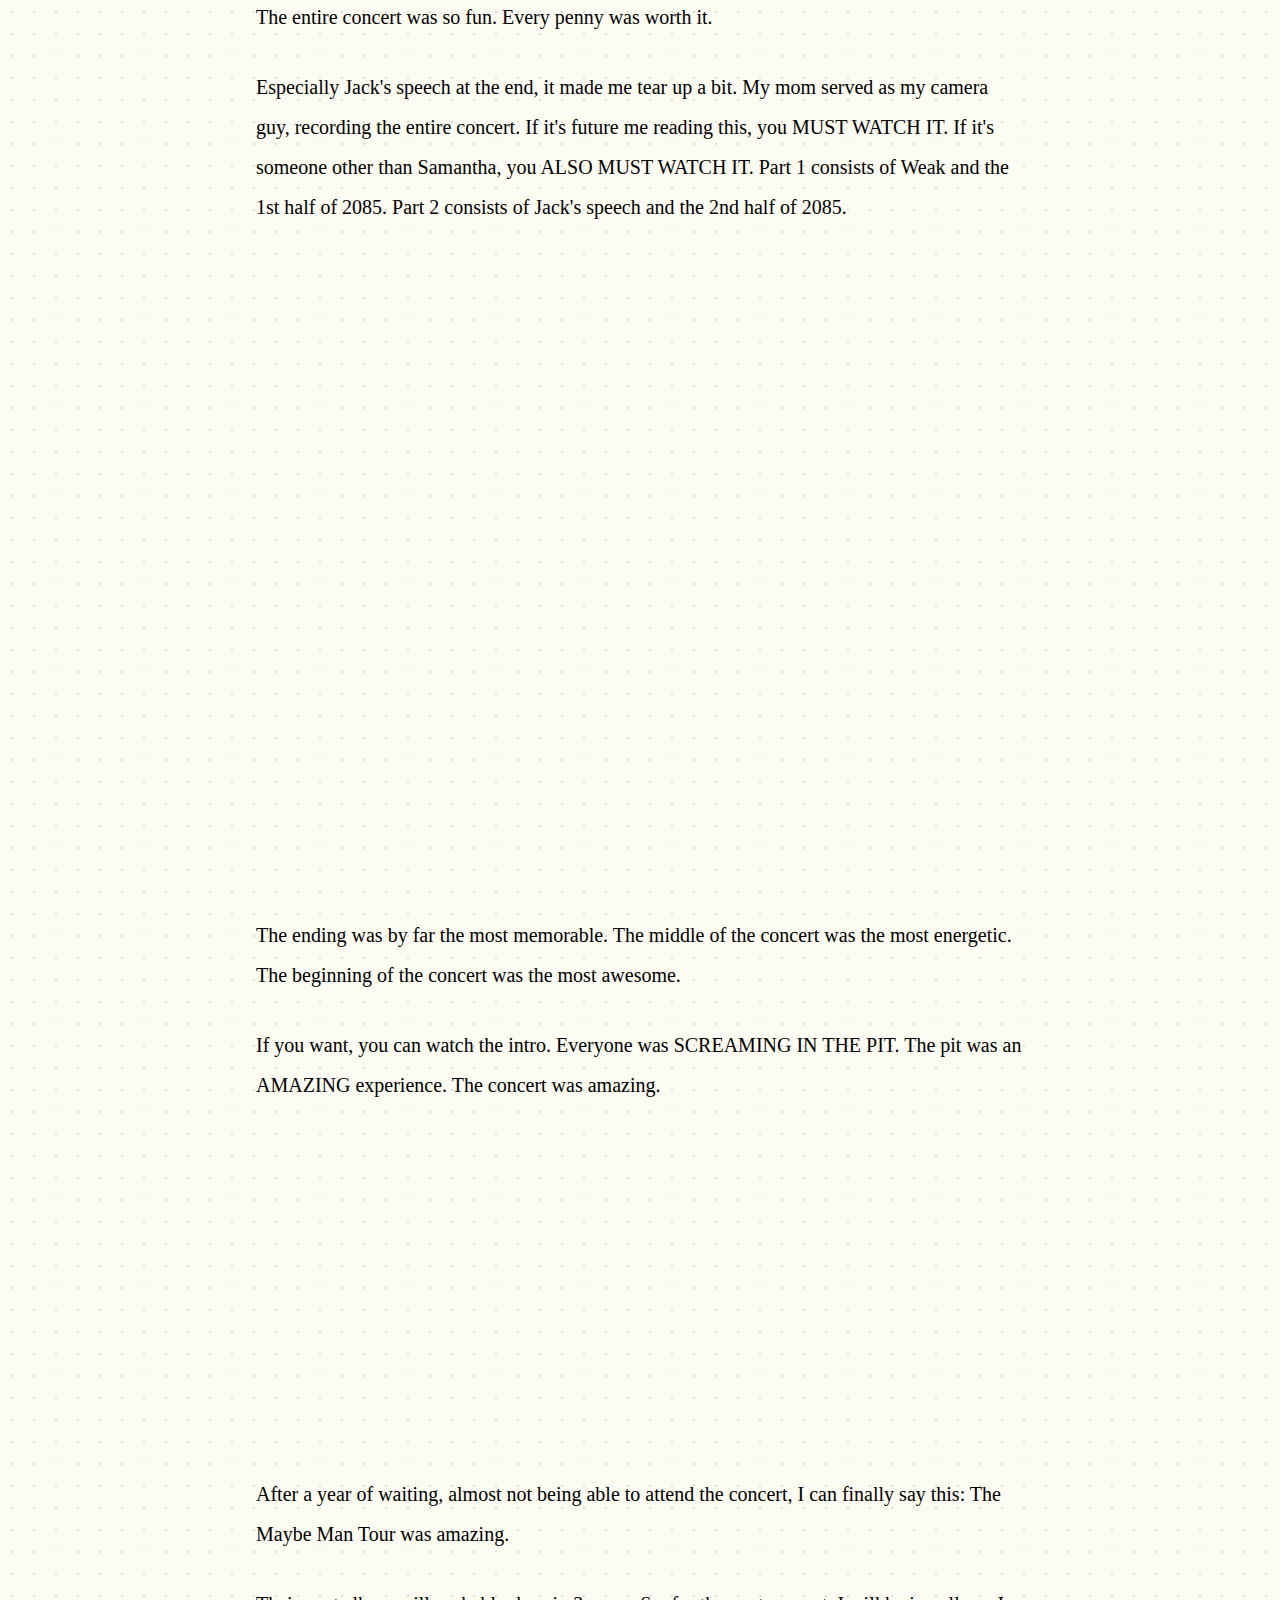
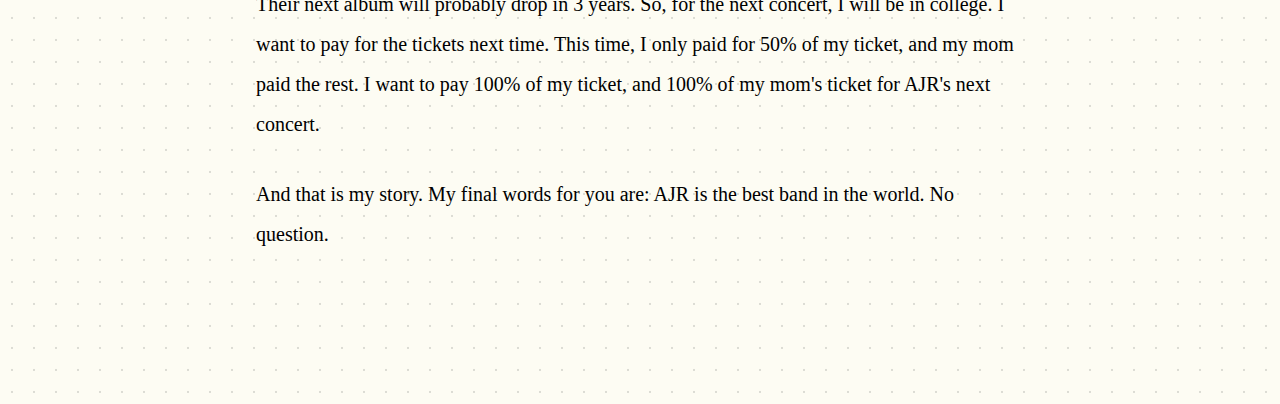
==== commit d4e5adad: "make it more responsive" ====
--- a/AJRConcert.html
+++ b/AJRConcert.html
@@ -9,12 +9,14 @@
 <body>
     
     <div class="title">
-        <a href="main.html" class="backArrow"></a>
+        <a href="index.html" class="backArrow"></a>
         <h1 class="articleTitle">AJR Concert</h1>
         <h3 class="articleDate">Written: Oct 30, 2024</h3>
     </div>
     <div class="content">
         <img src="/assets/AJR Concert.jpeg">
+        
+        
         <p class="caption">Jack dancing during Sober Up. Ryan is in the background playing the Piano.</p>
 
         <p>I want to tell you a story.</p>
--- a/style.css
+++ b/style.css
@@ -69,9 +69,22 @@
         grid-template-rows: repeat(var(--numOfCards), 15em);
     }
 }
+@media screen and (max-width: 500px){
+    .cardGrid{
+        grid-template-columns: 100vw;
+        grid-template-rows: repeat(round(up, calc(var(--numOfCards)/2), 1), 15em);
+        padding: 0px;
+    }
+    .cardGrid .left{
+        rotate: 0deg;
+    }
+    .cardGrid .right{
+        rotate: 0deg;
+    }
+}
 .card{
     background-size: cover;
-    background-color: white;
+    background-color: rgb(253, 253, 253);
     background-position-y: -30px;
     box-shadow: 0px 1px 10px rgb(134, 134, 134);
     padding: 20px;
@@ -84,11 +97,7 @@
     transform: scale(1.05);
 }
 
-.AJRConcert{
-    background-image: linear-gradient(rgba(195, 195, 195, 0.5), rgba(195, 195, 195, 0.5)), 
-                        url("/assets/AJR Concert.jpeg");
-    background-position-y: -30px;
-}
+
 .left{
     rotate: 2deg;
 }
@@ -99,15 +108,42 @@
 .articleTitle{
     font-size: 50px;
     margin-bottom: 0px;
+    position: relative;
 }
 .articleDate{
     font-size: 20px;
     margin-top: 5px;
+    position: relative;
+}
+.title{
+    height: max-content;
 }
 .content{
     padding-left: 20vw;
     padding-right: 20vw;
 }
+@media screen and (max-width:1200px){
+    .content{
+        padding-left: 10vw;
+        padding-right: 10vw;
+    }
+}
+@media screen and (max-width:800px){
+    .content{
+        padding-left: 0;
+        padding-right: 0;
+    }
+    .content p{
+        padding-left: 3vw;
+        padding-right: 3vw;
+    }
+    blockquote{
+        margin-left: 0px;
+        margin-right: 0px;
+        border-radius: 0px;
+    }
+}
+
 .content p{
     word-wrap: break-word;
     line-height: 40px;
@@ -115,14 +151,17 @@
     font-size: 20px;
 }
 .content img{
-    width: 60vw;
-}
+    width: 100%; 
+}
+
 .content .verticalImage{
-    width: 30vw;
+    width: 50%;
     left: 50%;
+    min-width: 300px;
     position: relative;
     transform: translate(-50%, 0);
 }
+
 .content .caption{
     text-align: center;
     color: rgb(71, 71, 71);
@@ -144,14 +183,14 @@
     -webkit-transform: rotate(135deg);
 
     position: relative;
-    left: 1vw;
+    left: 1em;
     top: 0;
 }
 .backArrow:hover{
     border: solid black;
     border-width: 0 4px 4px 0;
     display: inline-block;
-    padding: 4px;
+    padding: 5px;
     transform: rotate(135deg);
     -webkit-transform: rotate(135deg);
 
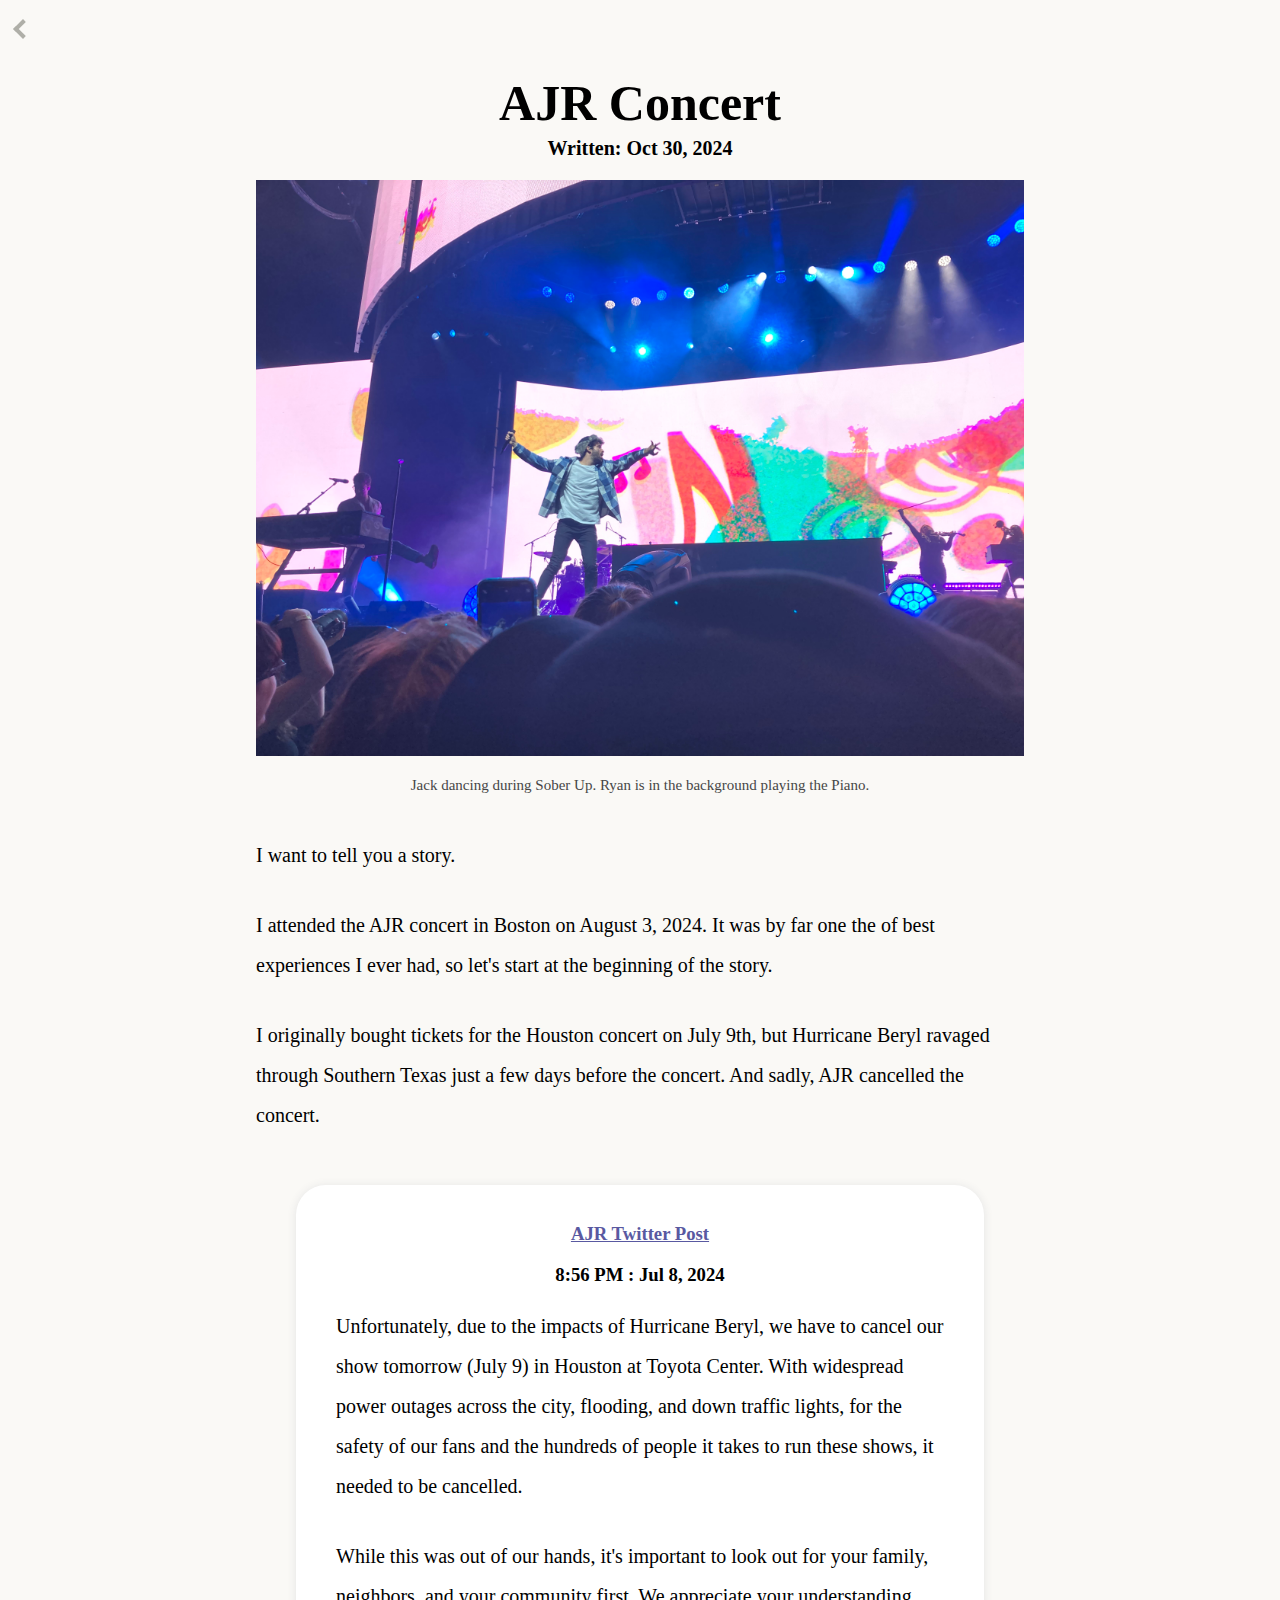
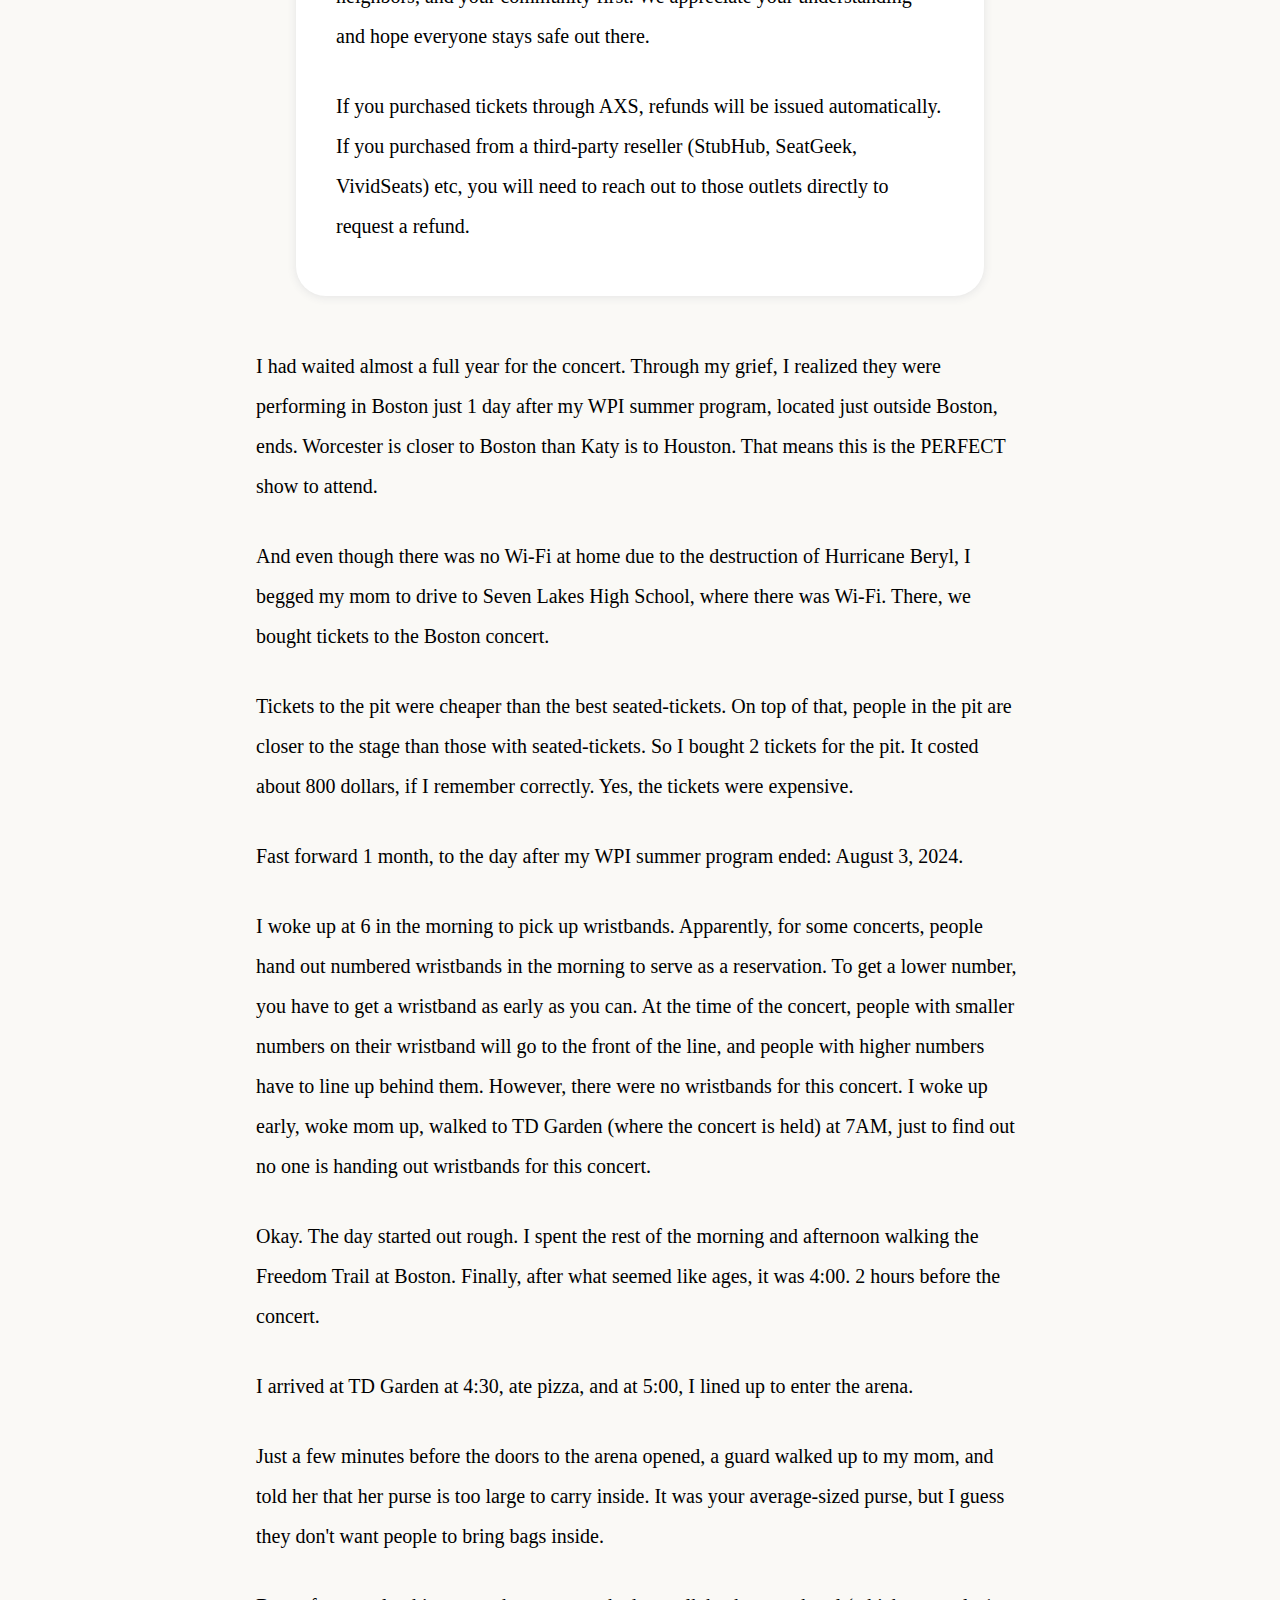
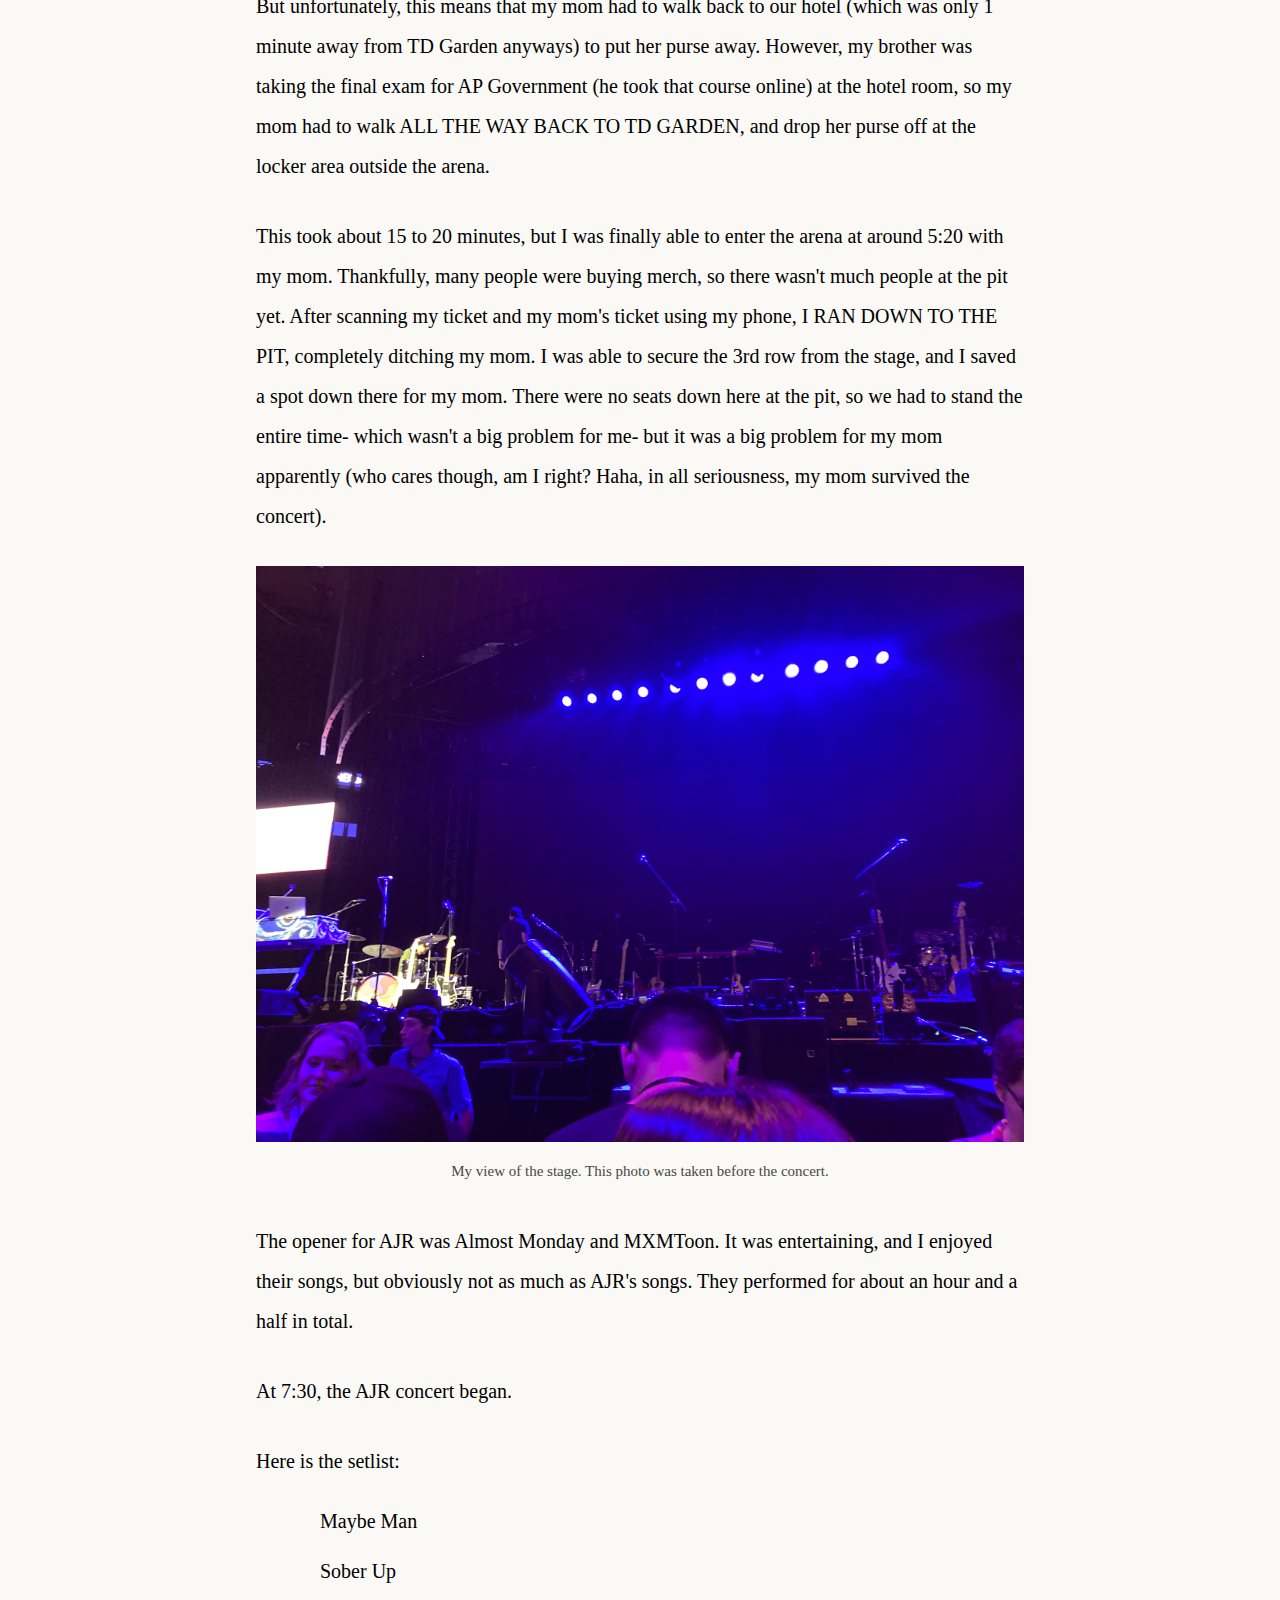
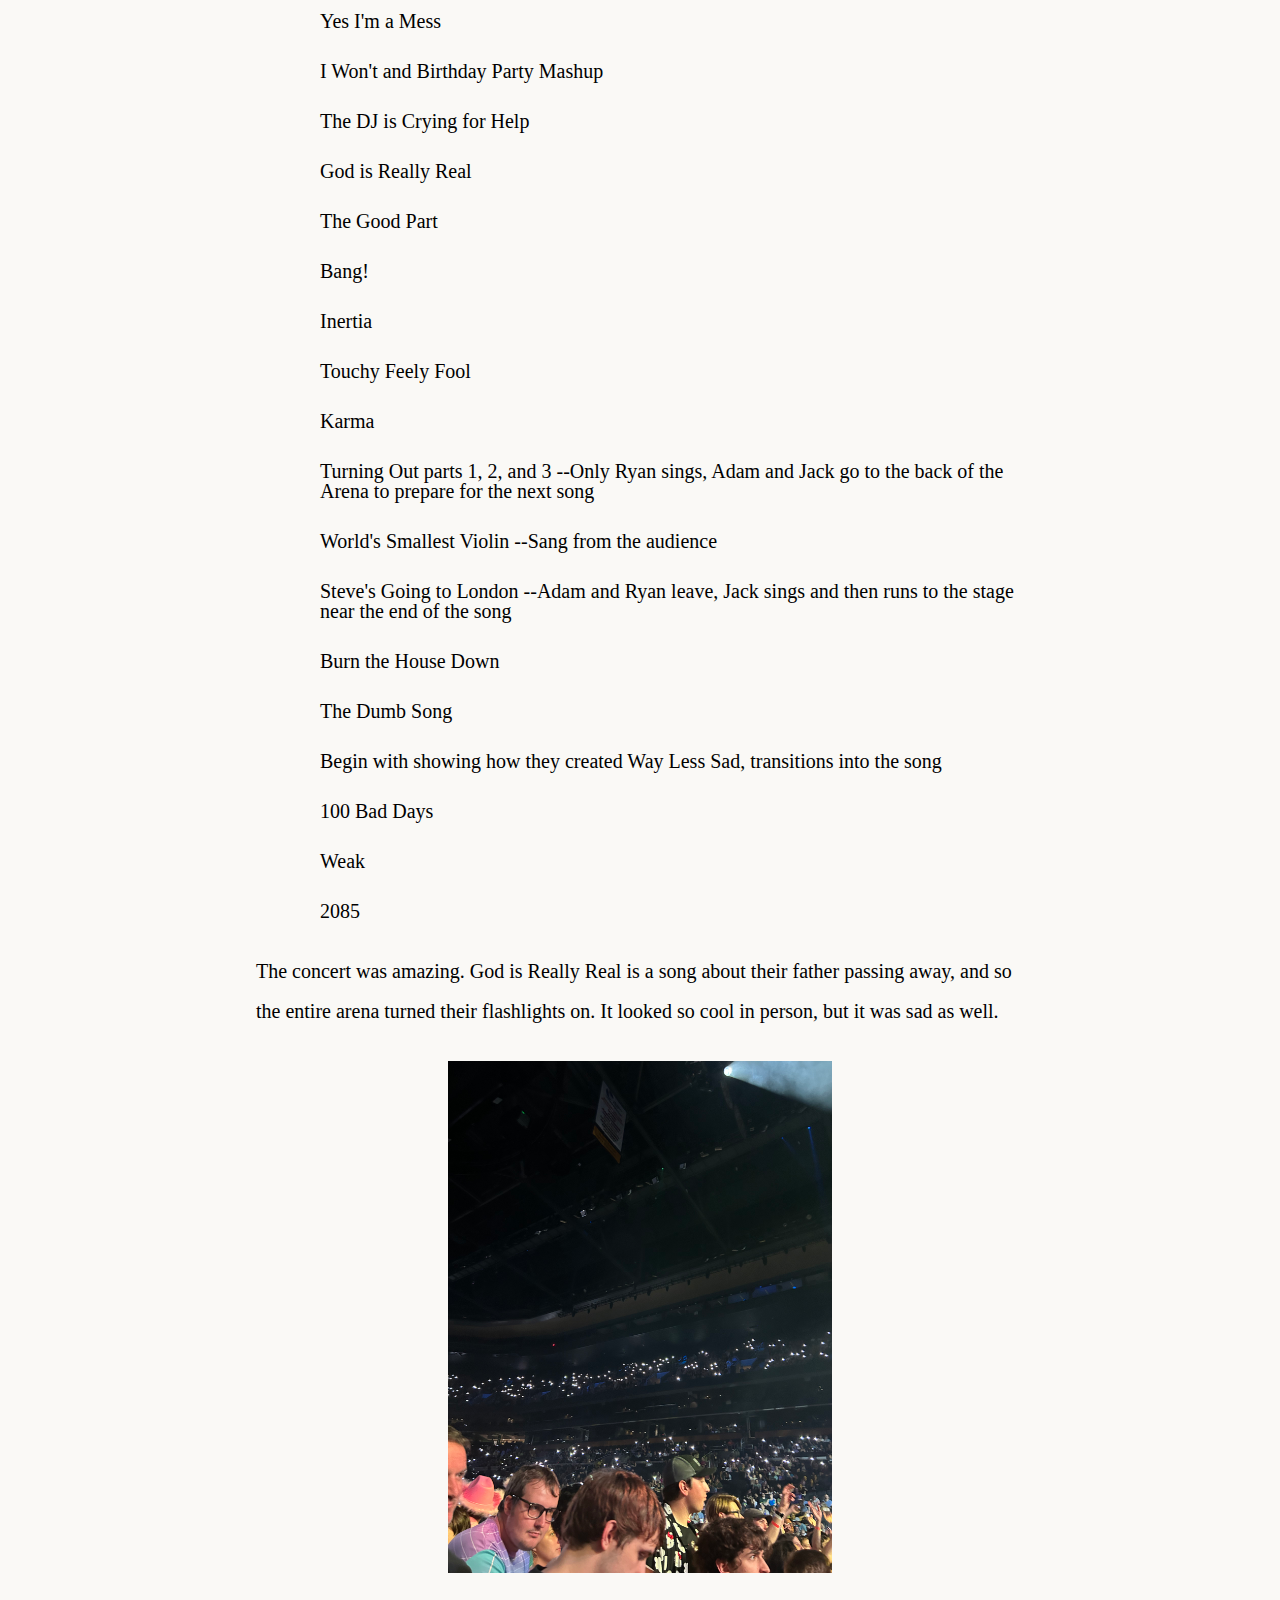
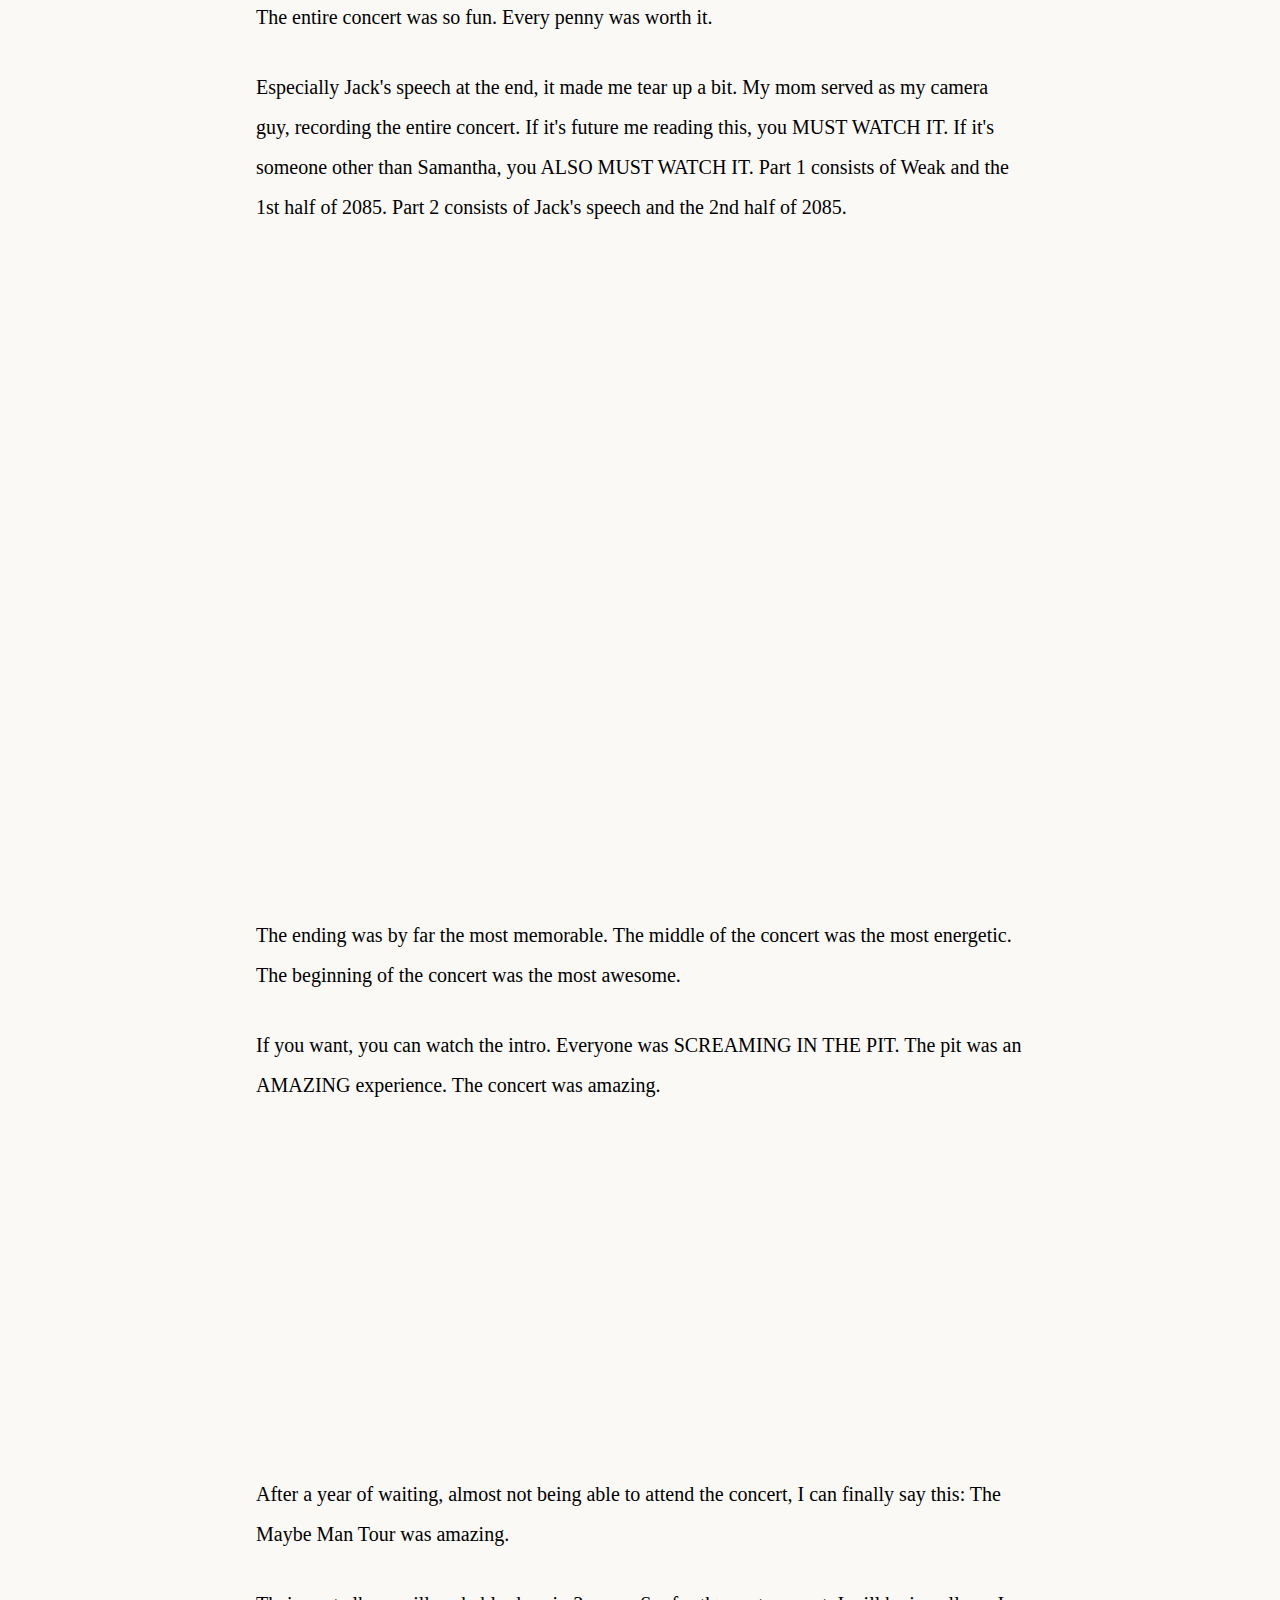
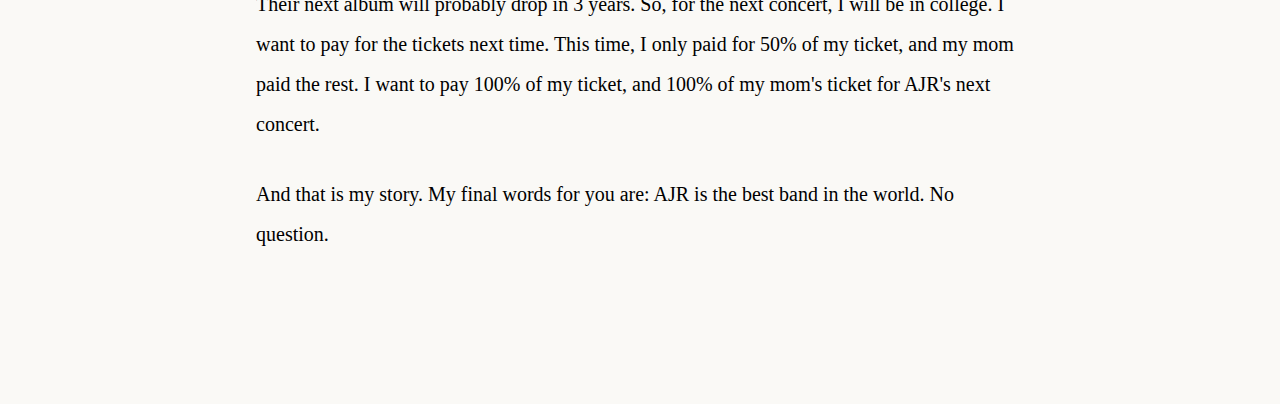
==== commit 6f9f2783: "working on spanish conjugation quiz" ====
--- a/style.css
+++ b/style.css
@@ -1,5 +1,6 @@
 :root{
     --numOfCards:4;
+    --cardBG: rgb(235, 228, 220);
 }
 
 html{
@@ -11,16 +12,6 @@
     padding-bottom: 120px;
     background-color: #FAF9F6;
     overflow-x:hidden;
-
-    --dot-bg: #fdfcf3;
-    --dot-color: #dcdcd4;
-    --dot-size: 1.5px;
-    --dot-space: 22px;
-	background:
-		linear-gradient(90deg, var(--dot-bg) calc(var(--dot-space) - var(--dot-size)), transparent 1%) center / var(--dot-space) var(--dot-space),
-		linear-gradient(var(--dot-bg) calc(var(--dot-space) - var(--dot-size)), transparent 1%) center / var(--dot-space) var(--dot-space),
-		var(--dot-color);
-
 }
 a{
     all: unset;
@@ -84,7 +75,7 @@
 }
 .card{
     background-size: cover;
-    background-color: rgb(253, 253, 253);
+    background-color: var(--cardBG);
     background-position-y: -30px;
     box-shadow: 0px 1px 10px rgb(134, 134, 134);
     padding: 20px;
@@ -208,4 +199,64 @@
     box-shadow: 0px 1px 10px rgb(227, 227, 227);
     margin-top: 50px;
     margin-bottom: 50px;
+}
+
+
+
+
+
+
+
+
+
+
+.quizInputWrapper{
+    width: 100vw;
+    height: max-content;
+}
+.quizInput{
+    left: 50%;
+    transform: translate(-50%, 0);
+    position: relative;
+    height: 30vh;
+    width: calc(30vw + 2em);
+
+    padding: 5px;
+}
+.quizInput:focus{
+    outline:none !important;
+}
+.generateQuiz{
+    padding: 20px;
+    border-radius: 10px;
+    border: 2px solid black;
+    background-color: var(--cardBG);
+
+    position: relative;
+    top: 20px;
+    left: calc(50% - 60px);
+    
+
+    transition: 250ms;
+
+    font-size: 20px;
+}
+.buttonWrapper{
+    position: relative;
+    height: 63px;
+}
+.generateQuiz:hover{
+    cursor: pointer;
+    background-color: rgb(200, 193, 185);
+}
+.tenseSelectorWrapper{
+    background-color: var(--cardBG);
+    width: 30vw;
+    height: max-content;
+    padding: 1em;
+    border-radius: 10px;
+    position: relative;
+    left: 50%;
+    transform: translate(-50%, 0);
+    margin-top: 5vh;
 }